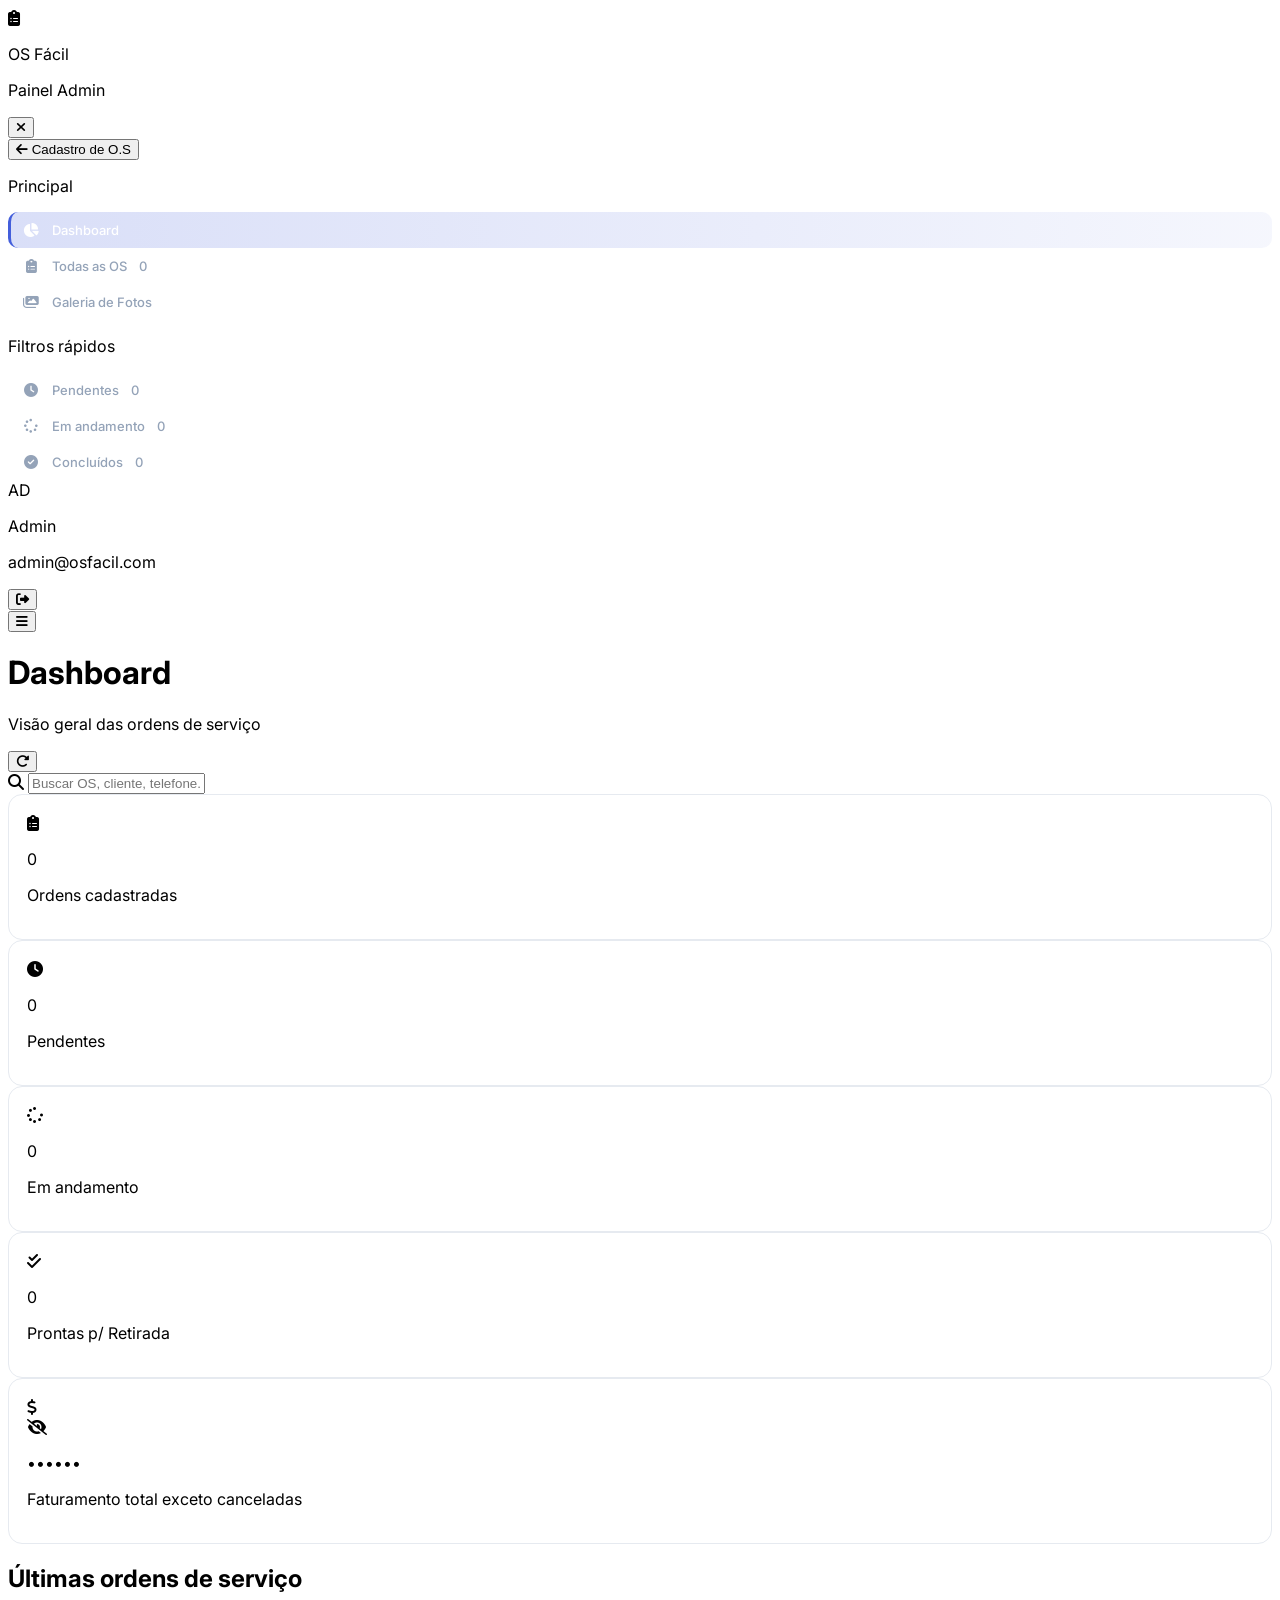
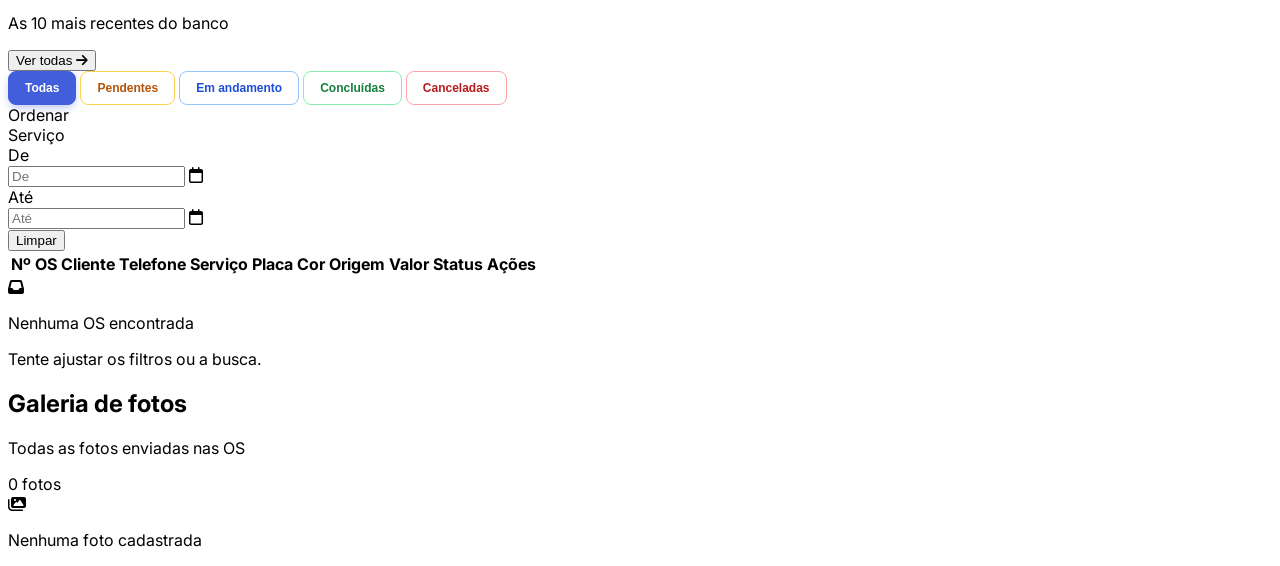
==== os_painel/index.html @ 351f6506 "v13" ====
<!doctype html>
<html lang="pt-BR">
  <head>
    <meta charset="UTF-8" />
    <meta
      name="viewport"
      content="width=device-width, initial-scale=1.0, maximum-scale=5.0"
    />
    <title>OS Fácil — Painel de Ordens de Serviço</title>

    <!-- ================= PWA ================= -->
    <link rel="manifest" href="manifest.webmanifest" />
    <meta name="theme-color" content="#0f172a" />
    <meta name="application-name" content="OS Fácil" />
    <meta name="apple-mobile-web-app-capable" content="yes" />
    <meta
      name="apple-mobile-web-app-status-bar-style"
      content="black-translucent"
    />
    <meta name="apple-mobile-web-app-title" content="OS Fácil" />
    <link
      rel="icon"
      type="image/png"
      sizes="192x192"
      href="assets/icon-192.png"
    />
    <link
      rel="icon"
      type="image/png"
      sizes="512x512"
      href="assets/icon-512.png"
    />
    <link rel="apple-touch-icon" href="assets/icon-192.png" />
    <!-- ======================================= -->
    <script src="https://cdn.tailwindcss.com"></script>
    <link
      rel="stylesheet"
      href="https://cdnjs.cloudflare.com/ajax/libs/font-awesome/6.5.2/css/all.min.css"
    />
    <link
      href="https://fonts.googleapis.com/css2?family=Inter:wght@400;500;600;700;800&display=swap"
      rel="stylesheet"
    />
    <link rel="stylesheet" href="css/style.css" />
    <link
      rel="stylesheet"
      href="https://cdn.jsdelivr.net/npm/flatpickr/dist/flatpickr.min.css"
    />
    <script src="https://cdn.jsdelivr.net/npm/flatpickr"></script>
    <script src="https://cdn.jsdelivr.net/npm/flatpickr/dist/l10n/pt.js"></script>
    <style>
      body.is-electron .esconder-no-electron {
        display: none !important;
      }
      body.is-desktop .esconder-no-pc {
        display: none !important;
      }
    </style>
  </head>
  <body class="bg-slate-100 h-screen overflow-hidden flex">
    <!-- ============ OVERLAY (mobile) ============ -->
    <div
      id="sidebarOverlay"
      class="fixed inset-0 bg-slate-900/50 backdrop-blur-sm z-30 hidden lg:hidden"
      onclick="fecharSidebar()"
    ></div>

    <!-- ================= SIDEBAR ================= -->
    <aside
      id="sidebar"
      class="fixed lg:static inset-y-0 left-0 z-40 w-64 bg-slate-900 text-white flex flex-col flex-shrink-0 border-r border-slate-800 transform -translate-x-full lg:translate-x-0 transition-transform duration-300 ease-out"
    >
      <div class="px-5 py-5 border-b border-slate-800 flex items-center gap-3">
        <div
          class="w-10 h-10 rounded-xl bg-gradient-to-br from-indigo-500 to-indigo-700 flex items-center justify-center shadow-lg shadow-indigo-900/40 flex-shrink-0"
        >
          <i class="fa-solid fa-clipboard-list text-lg"></i>
        </div>
        <div class="min-w-0">
          <p class="font-extrabold text-base leading-none">OS Fácil</p>
          <p class="text-[10px] text-slate-400 mt-1 tracking-wider uppercase">
            Painel Admin
          </p>
        </div>
        <button
          onclick="fecharSidebar()"
          class="lg:hidden ml-auto w-8 h-8 rounded-lg hover:bg-white/10 flex items-center justify-center text-slate-400"
        >
          <i class="fa-solid fa-xmark"></i>
        </button>
      </div>

      <div class="px-3 pt-3 esconder-no-pc">
        <button
          onclick="window.location.href = '../index.html'"
          class="esconder-no-electron w-full flex items-center gap-2 px-3 py-2 rounded-lg bg-indigo-600 hover:bg-indigo-500 text-white shadow-md text-sm font-semibold transition-colors"
        >
          <i class="fa-solid fa-arrow-left text-sm"></i>
          Cadastro de O.S
        </button>
      </div>

      <nav class="flex-1 px-3 py-4 space-y-1 overflow-y-auto">
        <p
          class="text-[10px] text-slate-500 font-bold uppercase px-3 mb-2 tracking-wider"
        >
          Principal
        </p>
        <a class="sidebar-link active" data-view="dashboard">
          <i class="fa-solid fa-chart-pie"></i>Dashboard
        </a>
        <a class="sidebar-link" data-view="os">
          <i class="fa-solid fa-clipboard-list"></i>Todas as OS
          <span
            id="badgeTotal"
            class="ml-auto bg-indigo-600 text-white text-[10px] font-bold px-2 py-0.5 rounded-full"
            >0</span
          >
        </a>
        <a class="sidebar-link" data-view="fotos">
          <i class="fa-solid fa-images"></i>Galeria de Fotos
        </a>

        <p
          class="text-[10px] text-slate-500 font-bold uppercase px-3 mt-5 mb-2 tracking-wider"
        >
          Filtros rápidos
        </p>
        <a class="sidebar-link" data-filter="Pendente">
          <i class="fa-solid fa-clock text-amber-400"></i>Pendentes
          <span
            id="badgePendente"
            class="ml-auto text-[10px] font-bold px-2 py-0.5 rounded-full bg-amber-500/20 text-amber-300"
            >0</span
          >
        </a>
        <a class="sidebar-link" data-filter="Em andamento">
          <i class="fa-solid fa-spinner text-blue-400"></i>Em andamento
          <span
            id="badgeAndamento"
            class="ml-auto text-[10px] font-bold px-2 py-0.5 rounded-full bg-blue-500/20 text-blue-300"
            >0</span
          >
        </a>
        <a class="sidebar-link" data-filter="Concluído">
          <i class="fa-solid fa-circle-check text-green-400"></i>Concluídos
          <span
            id="badgeConcluido"
            class="ml-auto text-[10px] font-bold px-2 py-0.5 rounded-full bg-green-500/20 text-green-300"
            >0</span
          >
        </a>
      </nav>

      <div class="px-4 py-4 border-t border-slate-800 flex items-center gap-3">
        <div
          class="w-9 h-9 rounded-full bg-gradient-to-br from-sky-400 to-indigo-500 flex items-center justify-center text-white font-bold text-sm flex-shrink-0"
        >
          AD
        </div>
        <div class="min-w-0">
          <p class="text-sm font-semibold truncate">Admin</p>
          <p class="text-[10px] text-slate-400 truncate">admin@osfacil.com</p>
        </div>
        <button
          class="ml-auto text-slate-400 hover:text-white transition flex-shrink-0"
        >
          <i class="fa-solid fa-right-from-bracket text-sm"></i>
        </button>
      </div>
    </aside>

    <!-- ================= MAIN ================= -->
    <div class="flex-1 flex flex-col overflow-hidden min-w-0">
      <header class="bg-white border-b border-slate-200 flex-shrink-0">
        <div
          class="px-3 md:px-6 py-3 flex items-center gap-2 md:gap-3 flex-wrap"
        >
          <button
            id="mobileMenuBtn"
            onclick="abrirSidebar()"
            class="lg:hidden w-9 h-9 rounded-lg border border-slate-200 flex items-center justify-center text-slate-600 hover:bg-slate-50 flex-shrink-0"
          >
            <i class="fa-solid fa-bars text-sm"></i>
          </button>

          <div class="min-w-0">
            <h1
              id="pageTitle"
              class="text-base md:text-lg font-bold text-slate-800 truncate"
            >
              Dashboard
            </h1>
            <p
              id="pageSubtitle"
              class="text-[10px] md:text-xs text-slate-500 truncate hidden sm:block"
            >
              Visão geral das ordens de serviço
            </p>
          </div>

          <button
            id="btnAtualizar"
            aria-label="Atualizar dados"
            onclick="carregarDados()"
            class="md:ml-0 ml-auto md:order-last w-9 h-9 rounded-lg border border-slate-200 flex items-center justify-center text-slate-500 hover:bg-slate-50 flex-shrink-0"
            title="Atualizar dados"
          >
            <i class="fa-solid fa-rotate-right text-sm"></i>
          </button>

          <div
            class="relative order-last w-full md:order-none md:w-64 lg:w-72 md:ml-auto"
          >
            <i
              class="fa-solid fa-magnifying-glass absolute left-3 top-1/2 -translate-y-1/2 text-slate-400 text-xs"
            ></i>
            <input
              id="searchInput"
              type="text"
              placeholder="Buscar OS, cliente, telefone..."
              class="search-input w-full pl-9 pr-3 py-2 border border-slate-200 rounded-lg text-sm text-slate-700 placeholder:text-slate-400 transition"
            />
          </div>
        </div>
      </header>

      <main class="flex-1 overflow-y-auto p-3 sm:p-4 lg:p-6">
        <!-- ============ DASHBOARD VIEW ============ -->
        <div id="viewDashboard" class="space-y-4 lg:space-y-6">
          <div
            class="grid grid-cols-2 md:grid-cols-3 lg:grid-cols-5 gap-3 lg:gap-4"
          >
            <div
              class="stat-card cursor-pointer transition-transform hover:-translate-y-1"
              onclick="filtrarPorCard('all')"
            >
              <div class="flex items-start justify-between mb-2 lg:mb-3">
                <div
                  class="w-9 h-9 lg:w-10 lg:h-10 rounded-xl bg-indigo-50 flex items-center justify-center"
                >
                  <i
                    class="fa-solid fa-clipboard-list text-indigo-600 text-sm lg:text-base"
                  ></i>
                </div>
              </div>
              <p
                class="text-xl lg:text-2xl font-extrabold text-slate-800"
                id="statTotal"
              >
                0
              </p>
              <p
                class="text-[10px] lg:text-xs text-slate-500 mt-1 leading-tight"
              >
                Ordens cadastradas
              </p>
            </div>

            <div
              class="stat-card cursor-pointer transition-transform hover:-translate-y-1"
              onclick="filtrarPorCard('Pendente')"
            >
              <div class="flex items-start justify-between mb-2 lg:mb-3">
                <div
                  class="w-9 h-9 lg:w-10 lg:h-10 rounded-xl bg-amber-50 flex items-center justify-center"
                >
                  <i
                    class="fa-solid fa-clock text-amber-600 text-sm lg:text-base"
                  ></i>
                </div>
              </div>
              <p
                class="text-xl lg:text-2xl font-extrabold text-slate-800"
                id="statPendente"
              >
                0
              </p>
              <p
                class="text-[10px] lg:text-xs text-slate-500 mt-1 leading-tight"
              >
                Pendentes
              </p>
            </div>

            <div
              class="stat-card cursor-pointer transition-transform hover:-translate-y-1"
              onclick="filtrarPorCard('Em andamento')"
            >
              <div class="flex items-start justify-between mb-2 lg:mb-3">
                <div
                  class="w-9 h-9 lg:w-10 lg:h-10 rounded-xl bg-blue-50 flex items-center justify-center"
                >
                  <i
                    class="fa-solid fa-spinner text-blue-600 text-sm lg:text-base"
                  ></i>
                </div>
              </div>
              <p
                class="text-xl lg:text-2xl font-extrabold text-slate-800"
                id="statAndamento"
              >
                0
              </p>
              <p
                class="text-[10px] lg:text-xs text-slate-500 mt-1 leading-tight"
              >
                Em andamento
              </p>
            </div>

            <div
              class="stat-card cursor-pointer transition-transform hover:-translate-y-1"
              onclick="filtrarPorCard('prontas')"
            >
              <div class="flex items-start justify-between mb-2 lg:mb-3">
                <div
                  class="w-9 h-9 lg:w-10 lg:h-10 rounded-xl bg-green-50 flex items-center justify-center"
                >
                  <i
                    class="fa-solid fa-check-double text-green-600 text-sm lg:text-base"
                  ></i>
                </div>
              </div>
              <p
                class="text-xl lg:text-2xl font-extrabold text-green-600"
                id="statProntas"
              >
                0
              </p>
              <p
                class="text-[10px] lg:text-xs text-slate-500 mt-1 leading-tight"
              >
                Prontas p/ Retirada
              </p>
            </div>

            <div
              id="cardFaturamento"
              class="stat-card cursor-pointer relative overflow-hidden group hover:-translate-y-1"
              role="button"
              tabindex="0"
              aria-label="Faturamento oculto. Digite a senha para ver"
              onclick="alternarFaturamento()"
            >
              <div class="flex items-start justify-between mb-2 lg:mb-3">
                <div
                  class="w-9 h-9 lg:w-10 lg:h-10 rounded-xl bg-emerald-50 flex items-center justify-center"
                >
                  <i
                    class="fa-solid fa-dollar-sign text-emerald-600 text-sm lg:text-base"
                  ></i>
                </div>
                <span
                  class="text-slate-400 group-hover:text-slate-600 transition-colors"
                >
                  <i
                    id="iconeCadeado"
                    class="fa-solid fa-eye-slash text-xs"
                  ></i>
                </span>
              </div>
              <p
                class="text-sm lg:text-xl font-extrabold text-slate-800 whitespace-nowrap overflow-hidden text-ellipsis"
                id="statFaturamento"
              >
                ••••••
              </p>
              <p
                class="text-[10px] lg:text-xs text-slate-500 mt-1 leading-tight"
              >
                Faturamento total
                <span class="block text-[9px] lg:text-[10px] text-slate-400"
                  >exceto canceladas</span
                >
              </p>
            </div>
          </div>

          <div
            class="bg-white border border-slate-200 rounded-2xl overflow-hidden"
          >
            <div
              class="px-4 lg:px-6 py-4 border-b border-slate-200 flex items-center justify-between bg-slate-50/50 gap-3"
            >
              <div class="min-w-0">
                <h2 class="font-bold text-slate-800 text-sm lg:text-base">
                  Últimas ordens de serviço
                </h2>
                <p class="text-[10px] lg:text-xs text-slate-500 mt-0.5">
                  As 10 mais recentes do banco
                </p>
              </div>
              <button
                class="text-xs font-bold text-indigo-600 hover:text-indigo-800 flex items-center gap-1 flex-shrink-0"
                onclick="mudarView('os')"
              >
                Ver todas <i class="fa-solid fa-arrow-right text-[10px]"></i>
              </button>
            </div>
            <div id="recentList" class="flex flex-col"></div>
          </div>
        </div>

        <!-- ============ OS VIEW ============ -->
        <div id="viewOS" class="hidden space-y-4">
          <!-- CARD DE FILTROS -->
          <div
            class="bg-white border border-slate-200 rounded-2xl p-4 shadow-sm flex flex-col gap-3"
          >
            <!-- Linha 1: Botões de Status -->
            <div class="flex gap-2 overflow-x-auto pb-1 lg:pb-0">
              <button class="filter-btn active flex-shrink-0" data-status="all">
                Todas
              </button>
              <button class="filter-btn flex-shrink-0" data-status="Pendente">
                Pendentes
              </button>
              <button
                class="filter-btn flex-shrink-0"
                data-status="Em andamento"
              >
                Em andamento
              </button>
              <button class="filter-btn flex-shrink-0" data-status="Concluído">
                Concluídas
              </button>
              <button class="filter-btn flex-shrink-0" data-status="Cancelado">
                Canceladas
              </button>
            </div>

            <!-- Linha 2: Ordenação, Serviço e Datas -->
            <div
              class="flex flex-wrap items-center gap-3 pt-3 border-t border-slate-100"
            >
              <div class="flex items-center gap-2">
                <label
                  class="text-[10px] font-bold text-slate-500 uppercase hidden sm:block"
                  >Ordenar</label
                >
                <div id="sortSelect" class="w-[130px]"></div>
              </div>

              <div class="flex items-center gap-2">
                <label
                  class="text-[10px] font-bold text-slate-500 uppercase hidden sm:block"
                  >Serviço</label
                >
                <div id="filtroServico" class="w-[160px]"></div>
              </div>

              <div class="flex items-center gap-2">
                <label
                  class="text-[10px] font-bold text-slate-500 uppercase hidden sm:block"
                  >De</label
                >
                <div class="relative flex items-center">
                  <input
                    type="text"
                    id="dataInicial"
                    placeholder="De"
                    class="h-[34px] pl-2 pr-8 border border-slate-200 rounded-lg text-xs w-28"
                  />
                  <i
                    class="fa-regular fa-calendar absolute right-2 text-slate-400 pointer-events-none"
                  ></i>
                </div>

                <label
                  class="text-[10px] font-bold text-slate-500 uppercase hidden sm:block"
                  >Até</label
                >
                <div class="relative flex items-center">
                  <input
                    type="text"
                    id="dataFinal"
                    placeholder="Até"
                    class="h-[34px] pl-2 pr-8 border border-slate-200 rounded-lg text-xs w-28"
                  />
                  <i
                    class="fa-regular fa-calendar absolute right-2 text-slate-400 pointer-events-none"
                  ></i>
                </div>

                <button
                  type="button"
                  id="btnLimparDatas"
                  class="h-[34px] px-3 ml-2 border border-slate-200 rounded-lg text-xs font-semibold text-slate-600 hover:bg-slate-50 transition"
                >
                  Limpar
                </button>
              </div>
            </div>
          </div>

          <!-- Tabela (desktop) -->
          <div
            id="desktopOSWrapper"
            class="hidden lg:block bg-white border border-slate-200 rounded-2xl overflow-x-auto"
          >
            <table class="w-full min-w-[1100px]">
              <thead class="bg-slate-50 border-b border-slate-200">
                <tr>
                  <th
                    class="text-left text-[10px] font-bold text-slate-500 uppercase tracking-wider px-3 py-3 whitespace-nowrap"
                  >
                    Nº OS
                  </th>
                  <th
                    class="text-left text-[10px] font-bold text-slate-500 uppercase tracking-wider px-3 py-3 whitespace-nowrap"
                  >
                    Cliente
                  </th>
                  <th
                    class="text-left text-[10px] font-bold text-slate-500 uppercase tracking-wider px-3 py-3 whitespace-nowrap"
                  >
                    Telefone
                  </th>
                  <th
                    class="text-left text-[10px] font-bold text-slate-500 uppercase tracking-wider px-3 py-3"
                  >
                    Serviço
                  </th>
                  <th
                    class="text-left text-[10px] font-bold text-slate-500 uppercase tracking-wider px-3 py-3 whitespace-nowrap"
                  >
                    Placa
                  </th>
                  <th
                    class="text-left text-[10px] font-bold text-slate-500 uppercase tracking-wider px-3 py-3 whitespace-nowrap"
                  >
                    Cor
                  </th>
                  <th
                    class="text-left text-[10px] font-bold text-slate-500 uppercase tracking-wider px-3 py-3 whitespace-nowrap"
                  >
                    Origem
                  </th>
                  <th
                    class="text-right text-[10px] font-bold text-slate-500 uppercase tracking-wider px-3 py-3 whitespace-nowrap"
                  >
                    Valor
                  </th>
                  <th
                    class="text-center text-[10px] font-bold text-slate-500 uppercase tracking-wider px-3 py-3 whitespace-nowrap"
                  >
                    Status
                  </th>
                  <th
                    class="text-right text-[10px] font-bold text-slate-500 uppercase tracking-wider px-3 py-3 whitespace-nowrap"
                  >
                    Ações
                  </th>
                </tr>
              </thead>
              <tbody id="tableBody" class="divide-y divide-slate-100"></tbody>
            </table>
            <div id="carregarMaisDesktop"></div>
          </div>

          <!-- Cards (mobile / tablet) -->
          <div id="mobileOSWrapper" class="lg:hidden space-y-3">
            <div id="mobileList" class="space-y-3"></div>
            <div id="carregarMaisMobile"></div>
          </div>

          <!-- Estado vazio (compartilhado) -->
          <div
            id="emptyState"
            class="hidden bg-white border border-slate-200 rounded-2xl px-5 py-16 text-center"
          >
            <div
              class="w-16 h-16 rounded-full bg-slate-100 flex items-center justify-center mx-auto mb-3"
            >
              <i class="fa-solid fa-inbox text-2xl text-slate-400"></i>
            </div>
            <p class="text-sm font-semibold text-slate-700">
              Nenhuma OS encontrada
            </p>
            <p class="text-xs text-slate-500 mt-1">
              Tente ajustar os filtros ou a busca.
            </p>
          </div>
        </div>

        <!-- ============ FOTOS VIEW ============ -->
        <div id="viewFotos" class="hidden">
          <div
            class="bg-white border border-slate-200 rounded-2xl p-3 sm:p-4 lg:p-6"
          >
            <div class="flex items-center justify-between mb-4 lg:mb-5 gap-3">
              <div class="min-w-0">
                <h2 class="font-bold text-slate-800 text-sm lg:text-base">
                  Galeria de fotos
                </h2>
                <p class="text-[10px] lg:text-xs text-slate-500 mt-0.5">
                  Todas as fotos enviadas nas OS
                </p>
              </div>
              <span
                id="fotosCount"
                class="text-[10px] lg:text-xs font-bold text-indigo-700 bg-indigo-50 px-3 py-1.5 rounded-full whitespace-nowrap"
                >0 fotos</span
              >
            </div>
            <div
              id="galeriaGrid"
              class="grid grid-cols-2 sm:grid-cols-3 md:grid-cols-4 lg:grid-cols-6 gap-2 lg:gap-3"
            ></div>
            <div id="galeriaEmpty" class="hidden py-16 text-center">
              <div
                class="w-16 h-16 rounded-full bg-slate-100 flex items-center justify-center mx-auto mb-3"
              >
                <i class="fa-solid fa-images text-2xl text-slate-400"></i>
              </div>
              <p class="text-sm font-semibold text-slate-700">
                Nenhuma foto cadastrada
              </p>
            </div>
          </div>
        </div>
      </main>
    </div>

    <!-- ================= MODAL ================= -->
    <div id="modalDetalhes" class="modal-overlay">
      <div
        class="modal-content"
        role="dialog"
        aria-modal="true"
        aria-labelledby="modalTitle"
      >
        <div
          class="sticky top-0 bg-white border-b border-slate-200 px-4 sm:px-6 py-3 sm:py-4 flex items-center justify-between rounded-t-[18px] z-10"
        >
          <div class="min-w-0">
            <h2
              class="font-bold text-slate-800 text-sm sm:text-base"
              id="modalTitle"
            >
              Editar OS
            </h2>
            <p
              class="text-[10px] sm:text-xs text-slate-500 mt-0.5 truncate"
              id="modalSubtitle"
            ></p>
          </div>
          <button
            aria-label="Fechar"
            onclick="fecharModal()"
            class="w-9 h-9 rounded-lg hover:bg-slate-100 flex items-center justify-center text-slate-500 transition flex-shrink-0"
          >
            <i class="fa-solid fa-xmark"></i>
          </button>
        </div>
        <div id="modalBody" class="p-3 sm:p-6 space-y-4 sm:space-y-5"></div>
      </div>
    </div>

    <!-- ================= LIGHTBOX ================= -->
    <div id="lightbox" class="lightbox" onclick="fecharLightbox(event)">
      <button
        class="lightbox-close"
        aria-label="Fechar foto"
        onclick="fecharLightbox(event)"
      >
        <i class="fa-solid fa-xmark"></i>
      </button>
      <button
        id="lightboxPrev"
        aria-label="Foto anterior"
        class="lightbox-nav prev hidden"
        onclick="
          event.stopPropagation();
          navegarLightbox(-1);
        "
      >
        <i class="fa-solid fa-chevron-left"></i>
      </button>
      <img
        id="lightboxImg"
        src=""
        alt="Visualização da foto"
        onclick="event.stopPropagation()"
      />
      <button
        id="lightboxNext"
        aria-label="Próxima foto"
        class="lightbox-nav next hidden"
        onclick="
          event.stopPropagation();
          navegarLightbox(1);
        "
      >
        <i class="fa-solid fa-chevron-right"></i>
      </button>
      <div id="lightboxCounter" class="lightbox-counter hidden">1 / 1</div>
    </div>

    <div id="toast" class="toast" role="status" aria-live="polite"></div>

    <!-- BIBLIOTECAS CDN -->
    <script src="https://cdn.jsdelivr.net/npm/@supabase/supabase-js@2"></script>
    <script src="https://cdnjs.cloudflare.com/ajax/libs/html2canvas/1.4.1/html2canvas.min.js"></script>
    <script src="https://cdnjs.cloudflare.com/ajax/libs/html2pdf.js/0.10.1/html2pdf.bundle.min.js"></script>
    <!-- SETUP DO PLUGIN CAMERA (Capacitor) -->
    <script>
      (function setupCamera() {
        if (
          window.Capacitor &&
          window.Capacitor.Plugins &&
          window.Capacitor.Plugins.Camera
        ) {
          window.Camera = window.Capacitor.Plugins.Camera;
        } else if (
          window.Capacitor &&
          typeof window.Capacitor.registerPlugin === "function"
        ) {
          try {
            window.Camera = window.Capacitor.registerPlugin("Camera");
          } catch (_) {}
        }
      })();
    </script>

    <!-- REGISTRO DO SERVICE WORKER (só roda no navegador) -->
    <script src="js/registrar-sw.js"></script>

    <!-- MÓDULO PRINCIPAL -->
    <script type="module" src="js/main.js"></script>
  </body>
</html>
---- os_painel/css/style.css ----
* {
  box-sizing: border-box;
}
body {
  font-family: "Inter", sans-serif;
}

input[type="text"],
textarea {
  text-transform: uppercase;
}
input[type="text"]::placeholder,
textarea::placeholder {
  text-transform: none;
}
input[type="tel"],
input[type="number"],
input[type="email"],
input[type="password"] {
  text-transform: none;
}

::-webkit-scrollbar {
  width: 8px;
  height: 8px;
}
::-webkit-scrollbar-track {
  background: transparent;
}
::-webkit-scrollbar-thumb {
  background: #cbd5e1;
  border-radius: 8px;
}
::-webkit-scrollbar-thumb:hover {
  background: #94a3b8;
}

.sidebar-link {
  display: flex;
  align-items: center;
  gap: 12px;
  padding: 10px 14px;
  border-radius: 10px;
  color: #94a3b8;
  font-size: 13px;
  font-weight: 500;
  transition: all 0.15s;
  cursor: pointer;
}
.sidebar-link:hover {
  background: rgba(255, 255, 255, 0.05);
  color: white;
}
.sidebar-link.active {
  background: linear-gradient(
    90deg,
    rgba(67, 94, 219, 0.2),
    rgba(67, 94, 219, 0.05)
  );
  color: white;
  border-left: 3px solid #435edb;
  padding-left: 11px;
}
.sidebar-link i {
  width: 18px;
  text-align: center;
  font-size: 14px;
}

.stat-card {
  background: white;
  border: 1px solid #e6eaf0;
  border-radius: 14px;
  padding: 14px;
  transition: all 0.2s;
}
@media (min-width: 1024px) {
  .stat-card {
    padding: 18px;
  }
}
.stat-card:hover {
  transform: translateY(-2px);
  box-shadow: 0 12px 24px -8px rgba(23, 32, 51, 0.12);
}

.table-row {
  transition: background 0.15s;
  cursor: pointer;
}
.table-row:hover {
  background: #f8fafc;
}

.badge {
  display: inline-flex;
  align-items: center;
  gap: 5px;
  padding: 3px 10px;
  border-radius: 20px;
  font-size: 11px;
  font-weight: 600;
  white-space: nowrap;
}
.badge-dot {
  width: 6px;
  height: 6px;
  border-radius: 50%;
}

.badge-pendente {
  background: #fef3c7;
  color: #92400e;
}
.badge-pendente .badge-dot {
  background: #f59e0b;
}
.badge-andamento {
  background: #dbeafe;
  color: #1e40af;
}
.badge-andamento .badge-dot {
  background: #3b82f6;
}
.badge-concluido {
  background: #dcfce7;
  color: #166534;
}
.badge-concluido .badge-dot {
  background: #22c55e;
}
.badge-cancelado {
  background: #fee2e2;
  color: #991b1b;
}
.badge-cancelado .badge-dot {
  background: #ef4444;
}

.search-input:focus {
  outline: none;
  border-color: #435edb;
  box-shadow: 0 0 0 3px rgba(67, 94, 219, 0.12);
}

/* ==========================================
   BOTÕES DE FILTRO COLORIDOS E DESTACADOS
   ========================================== */
.filter-btn {
  padding: 6px 16px;
  border-radius: 8px;
  font-size: 12px;
  font-weight: 700;
  transition: all 0.2s ease;
  border: 1px solid #e6eaf0;
  background: white;
  color: #465166;
  cursor: pointer;
  white-space: nowrap;
  display: inline-flex;
  align-items: center;
  justify-content: center;
  height: 34px;
}

.filter-btn:hover {
  background: #f1f5f9;
}

/* Botão "Todas" */
.filter-btn.active[data-status="all"] {
  background: #435edb;
  color: white;
  border-color: #435edb;
  box-shadow: 0 4px 10px -2px rgba(67, 94, 219, 0.4);
}

/* Botão "Pendente" (Laranja) */
.filter-btn[data-status="Pendente"] {
  color: #b45309;
  border-color: #fcd34d;
}
.filter-btn[data-status="Pendente"]:hover {
  background: #fffbeb;
}
.filter-btn[data-status="Pendente"].active {
  background: #f59e0b;
  color: white;
  border-color: #f59e0b;
  box-shadow: 0 4px 10px -2px rgba(245, 158, 11, 0.4);
}

/* Botão "Em andamento" (Azul) */
.filter-btn[data-status="Em andamento"] {
  color: #1d4ed8;
  border-color: #93c5fd;
}
.filter-btn[data-status="Em andamento"]:hover {
  background: #eff6ff;
}
.filter-btn[data-status="Em andamento"].active {
  background: #3b82f6;
  color: white;
  border-color: #3b82f6;
  box-shadow: 0 4px 10px -2px rgba(59, 130, 246, 0.4);
}

/* Botão "Concluído" (Verde) */
.filter-btn[data-status="Concluído"] {
  color: #15803d;
  border-color: #86efac;
}
.filter-btn[data-status="Concluído"]:hover {
  background: #f0fdf4;
}
.filter-btn[data-status="Concluído"].active {
  background: #22c55e;
  color: white;
  border-color: #22c55e;
  box-shadow: 0 4px 10px -2px rgba(34, 197, 94, 0.4);
}

/* Botão "Cancelado" (Vermelho) */
.filter-btn[data-status="Cancelado"] {
  color: #b91c1c;
  border-color: #fca5a5;
}
.filter-btn[data-status="Cancelado"]:hover {
  background: #fef2f2;
}
.filter-btn[data-status="Cancelado"].active {
  background: #ef4444;
  color: white;
  border-color: #ef4444;
  box-shadow: 0 4px 10px -2px rgba(239, 68, 68, 0.4);
}

.modal-overlay {
  position: fixed;
  inset: 0;
  background: rgba(15, 23, 42, 0.6);
  backdrop-filter: blur(4px);
  display: flex;
  align-items: center;
  justify-content: center;
  padding: 12px;
  z-index: 50;
  opacity: 0;
  pointer-events: none;
  transition: opacity 0.2s;
}
@media (min-width: 640px) {
  .modal-overlay {
    padding: 24px;
  }
}
.modal-overlay.show {
  opacity: 1;
  pointer-events: auto;
}
.modal-content {
  background: white;
  border-radius: 18px;
  width: 100%;
  max-width: 720px;
  max-height: 95vh;
  overflow-y: auto;
  transform: scale(0.95);
  transition: transform 0.2s;
  box-shadow: 0 25px 50px -12px rgba(0, 0, 0, 0.4);
}
@media (min-width: 640px) {
  .modal-content {
    max-height: 90vh;
  }
}
.modal-overlay.show .modal-content {
  transform: scale(1);
}

.photo-thumb {
  width: 100%;
  aspect-ratio: 1;
  object-fit: cover;
  border-radius: 10px;
  border: 1px solid #e6eaf0;
  cursor: pointer;
  transition: transform 0.15s;
}
.photo-thumb:hover {
  transform: scale(1.03);
}

.toast {
  position: fixed;
  bottom: 16px;
  left: 16px;
  right: 16px;
  padding: 14px 20px;
  border-radius: 12px;
  color: white;
  font-size: 13px;
  font-weight: 600;
  box-shadow: 0 10px 30px -5px rgba(0, 0, 0, 0.3);
  z-index: 100;
  transform: translateY(100px);
  opacity: 0;
  transition: all 0.3s;
  text-align: center;
}
@media (min-width: 640px) {
  .toast {
    left: auto;
    right: 24px;
    bottom: 24px;
    text-align: left;
  }
}
.toast.show {
  transform: translateY(0);
  opacity: 1;
}
.toast-success {
  background: #16a34a;
}
.toast-error {
  background: #dc2626;
}

.lightbox {
  position: fixed;
  inset: 0;
  background: rgba(0, 0, 0, 0.92);
  display: flex;
  align-items: center;
  justify-content: center;
  z-index: 200;
  opacity: 0;
  pointer-events: none;
  transition: opacity 0.3s;
  padding: 20px;
}
.lightbox.show {
  opacity: 1;
  pointer-events: auto;
}
.lightbox img {
  max-width: 100%;
  max-height: 85vh;
  border-radius: 8px;
  box-shadow: 0 10px 40px rgba(0, 0, 0, 0.5);
  transform: scale(0.95);
  transition: transform 0.3s;
  user-select: none;
}
.lightbox.show img {
  transform: scale(1);
}

.lightbox-close {
  position: absolute;
  top: 16px;
  right: 16px;
  width: 44px;
  height: 44px;
  border-radius: 50%;
  background: rgba(255, 255, 255, 0.1);
  color: white;
  display: flex;
  align-items: center;
  justify-content: center;
  cursor: pointer;
  transition: background 0.2s;
  font-size: 20px;
  border: none;
  z-index: 210;
}
.lightbox-close:hover {
  background: rgba(255, 255, 255, 0.2);
}

.lightbox-nav {
  position: absolute;
  top: 50%;
  transform: translateY(-50%);
  width: 44px;
  height: 44px;
  border-radius: 50%;
  background: rgba(255, 255, 255, 0.1);
  color: white;
  display: flex;
  align-items: center;
  justify-content: center;
  cursor: pointer;
  transition:
    background 0.2s,
    transform 0.2s;
  font-size: 18px;
  border: none;
  z-index: 210;
}
.lightbox-nav:hover {
  background: rgba(255, 255, 255, 0.25);
  transform: translateY(-50%) scale(1.1);
}
.lightbox-nav.prev {
  left: 16px;
}
.lightbox-nav.next {
  right: 16px;
}

.lightbox-counter {
  position: absolute;
  bottom: 24px;
  left: 50%;
  transform: translateX(-50%);
  background: rgba(0, 0, 0, 0.6);
  color: white;
  padding: 6px 16px;
  border-radius: 20px;
  font-size: 12px;
  font-weight: 600;
  z-index: 210;
  border: 1px solid rgba(255, 255, 255, 0.1);
}

.edit-input {
  width: 100%;
  padding: 8px 12px;
  border: 1px solid #cbd5e1;
  border-radius: 8px;
  font-size: 14px;
  color: #172033;
  outline: none;
  transition: border-color 0.2s;
  background: white;
}
.edit-input:focus {
  border-color: #435edb;
  box-shadow: 0 0 0 2px rgba(67, 94, 219, 0.1);
}

/* ---------- HARDEN: estados de erro, valores longos, fotos indisponíveis ---------- */
.edit-input.is-invalid,
.edit-input[aria-invalid="true"] {
  border-color: #dc2626;
  box-shadow: 0 0 0 2px rgba(220, 38, 38, 0.15);
}

#statFaturamento {
  font-variant-numeric: tabular-nums;
}
#statFaturamento.valor-longo {
  font-size: 0.875rem;
  white-space: normal;
  overflow-wrap: anywhere;
}
@media (min-width: 1024px) {
  #statFaturamento.valor-longo {
    font-size: 1.05rem;
  }
}

.foto-indisponivel {
  display: inline-flex;
  align-items: center;
  justify-content: center;
  background: #f1f5f9;
  color: #94a3b8;
  border: 1px dashed #cbd5e1;
}
.foto-indisponivel.photo-thumb {
  cursor: default;
}
.foto-indisponivel.photo-thumb:hover {
  transform: none;
}

button:disabled {
  cursor: not-allowed;
}
#btnAtualizar:disabled {
  opacity: 0.6;
}

:focus-visible {
  outline: 2px solid #435edb;
  outline-offset: 2px;
}

/* ---------- REMOVER SETINHAS DOS INPUTS NUMBER ---------- */
input[type="number"]::-webkit-outer-spin-button,
input[type="number"]::-webkit-inner-spin-button {
  -webkit-appearance: none;
  margin: 0;
}
input[type="number"] {
  -moz-appearance: textfield;
  appearance: textfield;
}

/* ---------- ESTILO DO CALENDÁRIO CUSTOMIZADO (FLATPICKR) ---------- */
.flatpickr-day.selected,
.flatpickr-day.startRange,
.flatpickr-day.endRange,
.flatpickr-day.selected.inRange,
.flatpickr-day.selected:focus,
.flatpickr-day.selected:hover,
.flatpickr-day.selected.prevMonthDay,
.flatpickr-day.selected.nextMonthDay {
  background: #435edb !important;
  border-color: #435edb !important;
}
.flatpickr-calendar {
  border-radius: 12px;
  box-shadow: 0 10px 25px rgba(0, 0, 0, 0.1) !important;
  border: 1px solid #e6eaf0 !important;
  font-family: "Inter", sans-serif;
}
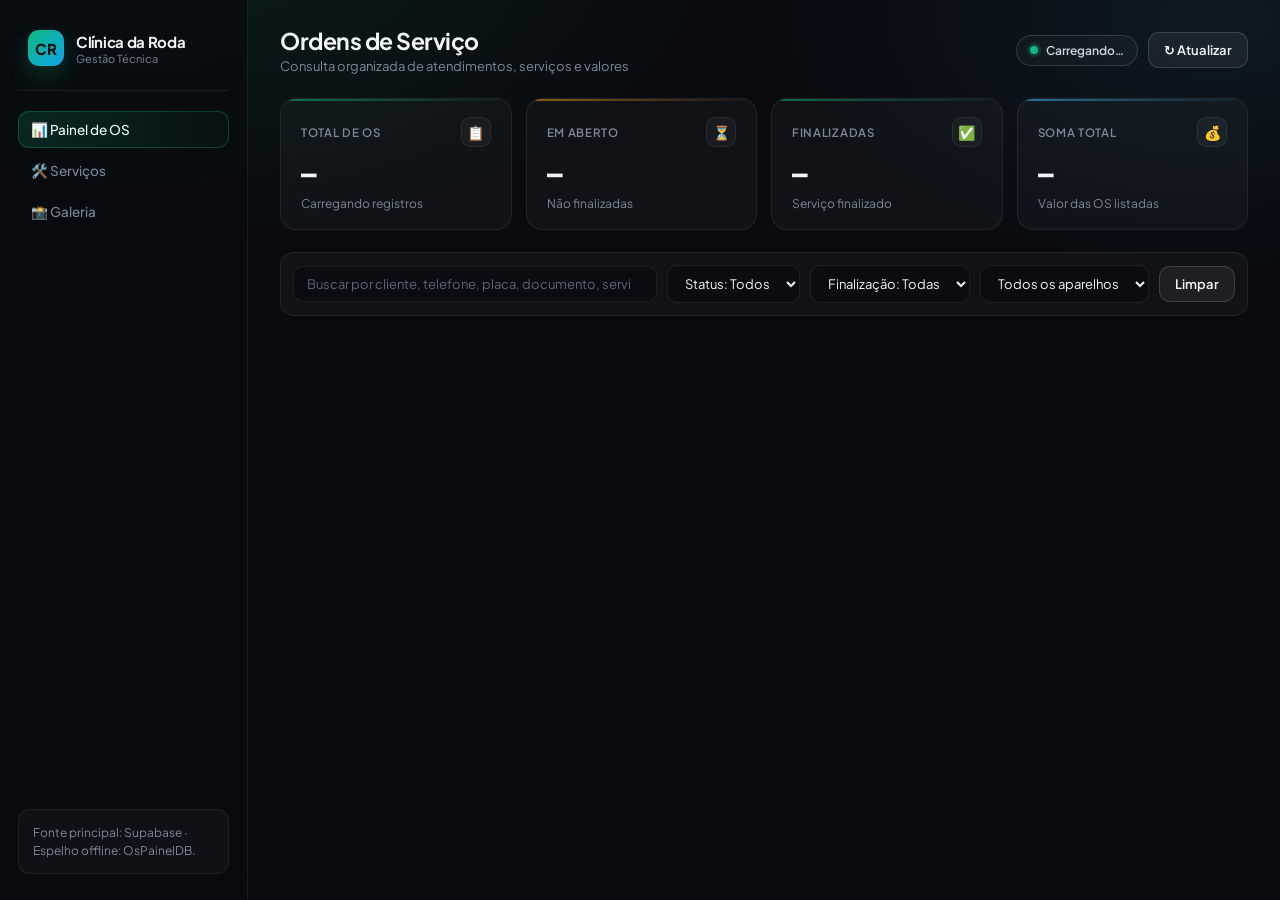
==== commit 68979545: "v23" ====
--- a/os_painel/index.html
+++ b/os_painel/index.html
@@ -1,733 +1,1022 @@
-<!doctype html>
-<html lang="pt-BR">
-  <head>
-    <meta charset="UTF-8" />
-    <meta
-      name="viewport"
-      content="width=device-width, initial-scale=1.0, maximum-scale=5.0"
-    />
-    <title>OS Fácil — Painel de Ordens de Serviço</title>
-
-    <!-- ================= PWA ================= -->
-    <link rel="manifest" href="manifest.webmanifest" />
-    <meta name="theme-color" content="#0f172a" />
-    <meta name="application-name" content="OS Fácil" />
-    <meta name="apple-mobile-web-app-capable" content="yes" />
-    <meta
-      name="apple-mobile-web-app-status-bar-style"
-      content="black-translucent"
-    />
-    <meta name="apple-mobile-web-app-title" content="OS Fácil" />
-    <link
-      rel="icon"
-      type="image/png"
-      sizes="192x192"
-      href="assets/icon-192.png"
-    />
-    <link
-      rel="icon"
-      type="image/png"
-      sizes="512x512"
-      href="assets/icon-512.png"
-    />
-    <link rel="apple-touch-icon" href="assets/icon-192.png" />
-    <!-- ======================================= -->
-    <script src="https://cdn.tailwindcss.com"></script>
-    <link
-      rel="stylesheet"
-      href="https://cdnjs.cloudflare.com/ajax/libs/font-awesome/6.5.2/css/all.min.css"
-    />
-    <link
-      href="https://fonts.googleapis.com/css2?family=Inter:wght@400;500;600;700;800&display=swap"
-      rel="stylesheet"
-    />
-    <link rel="stylesheet" href="css/style.css" />
-    <link
-      rel="stylesheet"
-      href="https://cdn.jsdelivr.net/npm/flatpickr/dist/flatpickr.min.css"
-    />
-    <script src="https://cdn.jsdelivr.net/npm/flatpickr"></script>
-    <script src="https://cdn.jsdelivr.net/npm/flatpickr/dist/l10n/pt.js"></script>
-    <style>
-      body.is-electron .esconder-no-electron {
-        display: none !important;
-      }
-      body.is-desktop .esconder-no-pc {
-        display: none !important;
-      }
-    </style>
-  </head>
-  <body class="bg-slate-100 h-screen overflow-hidden flex">
-    <!-- ============ OVERLAY (mobile) ============ -->
-    <div
-      id="sidebarOverlay"
-      class="fixed inset-0 bg-slate-900/50 backdrop-blur-sm z-30 hidden lg:hidden"
-      onclick="fecharSidebar()"
-    ></div>
-
-    <!-- ================= SIDEBAR ================= -->
-    <aside
-      id="sidebar"
-      class="fixed lg:static inset-y-0 left-0 z-40 w-64 bg-slate-900 text-white flex flex-col flex-shrink-0 border-r border-slate-800 transform -translate-x-full lg:translate-x-0 transition-transform duration-300 ease-out"
-    >
-      <div class="px-5 py-5 border-b border-slate-800 flex items-center gap-3">
-        <div
-          class="w-10 h-10 rounded-xl bg-gradient-to-br from-indigo-500 to-indigo-700 flex items-center justify-center shadow-lg shadow-indigo-900/40 flex-shrink-0"
-        >
-          <i class="fa-solid fa-clipboard-list text-lg"></i>
-        </div>
-        <div class="min-w-0">
-          <p class="font-extrabold text-base leading-none">OS Fácil</p>
-          <p class="text-[10px] text-slate-400 mt-1 tracking-wider uppercase">
-            Painel Admin
-          </p>
-        </div>
-        <button
-          onclick="fecharSidebar()"
-          class="lg:hidden ml-auto w-8 h-8 rounded-lg hover:bg-white/10 flex items-center justify-center text-slate-400"
-        >
-          <i class="fa-solid fa-xmark"></i>
-        </button>
-      </div>
-
-      <div class="px-3 pt-3 esconder-no-pc">
-        <button
-          onclick="window.location.href = '../index.html'"
-          class="esconder-no-electron w-full flex items-center gap-2 px-3 py-2 rounded-lg bg-indigo-600 hover:bg-indigo-500 text-white shadow-md text-sm font-semibold transition-colors"
-        >
-          <i class="fa-solid fa-arrow-left text-sm"></i>
-          Cadastro de O.S
-        </button>
-      </div>
-
-      <nav class="flex-1 px-3 py-4 space-y-1 overflow-y-auto">
-        <p
-          class="text-[10px] text-slate-500 font-bold uppercase px-3 mb-2 tracking-wider"
-        >
-          Principal
-        </p>
-        <a class="sidebar-link active" data-view="dashboard">
-          <i class="fa-solid fa-chart-pie"></i>Dashboard
-        </a>
-        <a class="sidebar-link" data-view="os">
-          <i class="fa-solid fa-clipboard-list"></i>Todas as OS
-          <span
-            id="badgeTotal"
-            class="ml-auto bg-indigo-600 text-white text-[10px] font-bold px-2 py-0.5 rounded-full"
-            >0</span
-          >
-        </a>
-        <a class="sidebar-link" data-view="fotos">
-          <i class="fa-solid fa-images"></i>Galeria de Fotos
-        </a>
-
-        <p
-          class="text-[10px] text-slate-500 font-bold uppercase px-3 mt-5 mb-2 tracking-wider"
-        >
-          Filtros rápidos
-        </p>
-        <a class="sidebar-link" data-filter="Pendente">
-          <i class="fa-solid fa-clock text-amber-400"></i>Pendentes
-          <span
-            id="badgePendente"
-            class="ml-auto text-[10px] font-bold px-2 py-0.5 rounded-full bg-amber-500/20 text-amber-300"
-            >0</span
-          >
-        </a>
-        <a class="sidebar-link" data-filter="Em andamento">
-          <i class="fa-solid fa-spinner text-blue-400"></i>Em andamento
-          <span
-            id="badgeAndamento"
-            class="ml-auto text-[10px] font-bold px-2 py-0.5 rounded-full bg-blue-500/20 text-blue-300"
-            >0</span
-          >
-        </a>
-        <a class="sidebar-link" data-filter="Concluído">
-          <i class="fa-solid fa-circle-check text-green-400"></i>Concluídos
-          <span
-            id="badgeConcluido"
-            class="ml-auto text-[10px] font-bold px-2 py-0.5 rounded-full bg-green-500/20 text-green-300"
-            >0</span
-          >
-        </a>
-      </nav>
-
-      <div class="px-4 py-4 border-t border-slate-800 flex items-center gap-3">
-        <div
-          class="w-9 h-9 rounded-full bg-gradient-to-br from-sky-400 to-indigo-500 flex items-center justify-center text-white font-bold text-sm flex-shrink-0"
-        >
-          AD
-        </div>
-        <div class="min-w-0">
-          <p class="text-sm font-semibold truncate">Admin</p>
-          <p class="text-[10px] text-slate-400 truncate">admin@osfacil.com</p>
-        </div>
-        <button
-          class="ml-auto text-slate-400 hover:text-white transition flex-shrink-0"
-        >
-          <i class="fa-solid fa-right-from-bracket text-sm"></i>
-        </button>
-      </div>
-    </aside>
-
-    <!-- ================= MAIN ================= -->
-    <div class="flex-1 flex flex-col overflow-hidden min-w-0">
-      <header class="bg-white border-b border-slate-200 flex-shrink-0">
-        <div
-          class="px-3 md:px-6 py-3 flex items-center gap-2 md:gap-3 flex-wrap"
-        >
-          <button
-            id="mobileMenuBtn"
-            onclick="abrirSidebar()"
-            class="lg:hidden w-9 h-9 rounded-lg border border-slate-200 flex items-center justify-center text-slate-600 hover:bg-slate-50 flex-shrink-0"
-          >
-            <i class="fa-solid fa-bars text-sm"></i>
-          </button>
-
-          <div class="min-w-0">
-            <h1
-              id="pageTitle"
-              class="text-base md:text-lg font-bold text-slate-800 truncate"
-            >
-              Dashboard
-            </h1>
-            <p
-              id="pageSubtitle"
-              class="text-[10px] md:text-xs text-slate-500 truncate hidden sm:block"
-            >
-              Visão geral das ordens de serviço
-            </p>
-          </div>
-
-          <button
-            id="btnAtualizar"
-            aria-label="Atualizar dados"
-            onclick="carregarDados()"
-            class="md:ml-0 ml-auto md:order-last w-9 h-9 rounded-lg border border-slate-200 flex items-center justify-center text-slate-500 hover:bg-slate-50 flex-shrink-0"
-            title="Atualizar dados"
-          >
-            <i class="fa-solid fa-rotate-right text-sm"></i>
-          </button>
-
-          <div
-            class="relative order-last w-full md:order-none md:w-64 lg:w-72 md:ml-auto"
-          >
-            <i
-              class="fa-solid fa-magnifying-glass absolute left-3 top-1/2 -translate-y-1/2 text-slate-400 text-xs"
-            ></i>
-            <input
-              id="searchInput"
-              type="text"
-              placeholder="Buscar OS, cliente, telefone..."
-              class="search-input w-full pl-9 pr-3 py-2 border border-slate-200 rounded-lg text-sm text-slate-700 placeholder:text-slate-400 transition"
-            />
-          </div>
-        </div>
-      </header>
-
-      <main class="flex-1 overflow-y-auto p-3 sm:p-4 lg:p-6">
-        <!-- ============ DASHBOARD VIEW ============ -->
-        <div id="viewDashboard" class="space-y-4 lg:space-y-6">
-          <div
-            class="grid grid-cols-2 md:grid-cols-3 lg:grid-cols-5 gap-3 lg:gap-4"
-          >
-            <div
-              class="stat-card cursor-pointer transition-transform hover:-translate-y-1"
-              onclick="filtrarPorCard('all')"
-            >
-              <div class="flex items-start justify-between mb-2 lg:mb-3">
-                <div
-                  class="w-9 h-9 lg:w-10 lg:h-10 rounded-xl bg-indigo-50 flex items-center justify-center"
-                >
-                  <i
-                    class="fa-solid fa-clipboard-list text-indigo-600 text-sm lg:text-base"
-                  ></i>
-                </div>
-              </div>
-              <p
-                class="text-xl lg:text-2xl font-extrabold text-slate-800"
-                id="statTotal"
-              >
-                0
-              </p>
-              <p
-                class="text-[10px] lg:text-xs text-slate-500 mt-1 leading-tight"
-              >
-                Ordens cadastradas
-              </p>
-            </div>
-
-            <div
-              class="stat-card cursor-pointer transition-transform hover:-translate-y-1"
-              onclick="filtrarPorCard('Pendente')"
-            >
-              <div class="flex items-start justify-between mb-2 lg:mb-3">
-                <div
-                  class="w-9 h-9 lg:w-10 lg:h-10 rounded-xl bg-amber-50 flex items-center justify-center"
-                >
-                  <i
-                    class="fa-solid fa-clock text-amber-600 text-sm lg:text-base"
-                  ></i>
-                </div>
-              </div>
-              <p
-                class="text-xl lg:text-2xl font-extrabold text-slate-800"
-                id="statPendente"
-              >
-                0
-              </p>
-              <p
-                class="text-[10px] lg:text-xs text-slate-500 mt-1 leading-tight"
-              >
-                Pendentes
-              </p>
-            </div>
-
-            <div
-              class="stat-card cursor-pointer transition-transform hover:-translate-y-1"
-              onclick="filtrarPorCard('Em andamento')"
-            >
-              <div class="flex items-start justify-between mb-2 lg:mb-3">
-                <div
-                  class="w-9 h-9 lg:w-10 lg:h-10 rounded-xl bg-blue-50 flex items-center justify-center"
-                >
-                  <i
-                    class="fa-solid fa-spinner text-blue-600 text-sm lg:text-base"
-                  ></i>
-                </div>
-              </div>
-              <p
-                class="text-xl lg:text-2xl font-extrabold text-slate-800"
-                id="statAndamento"
-              >
-                0
-              </p>
-              <p
-                class="text-[10px] lg:text-xs text-slate-500 mt-1 leading-tight"
-              >
-                Em andamento
-              </p>
-            </div>
-
-            <div
-              class="stat-card cursor-pointer transition-transform hover:-translate-y-1"
-              onclick="filtrarPorCard('prontas')"
-            >
-              <div class="flex items-start justify-between mb-2 lg:mb-3">
-                <div
-                  class="w-9 h-9 lg:w-10 lg:h-10 rounded-xl bg-green-50 flex items-center justify-center"
-                >
-                  <i
-                    class="fa-solid fa-check-double text-green-600 text-sm lg:text-base"
-                  ></i>
-                </div>
-              </div>
-              <p
-                class="text-xl lg:text-2xl font-extrabold text-green-600"
-                id="statProntas"
-              >
-                0
-              </p>
-              <p
-                class="text-[10px] lg:text-xs text-slate-500 mt-1 leading-tight"
-              >
-                Prontas p/ Retirada
-              </p>
-            </div>
-
-            <div
-              id="cardFaturamento"
-              class="stat-card cursor-pointer relative overflow-hidden group hover:-translate-y-1"
-              role="button"
-              tabindex="0"
-              aria-label="Faturamento oculto. Digite a senha para ver"
-              onclick="alternarFaturamento()"
-            >
-              <div class="flex items-start justify-between mb-2 lg:mb-3">
-                <div
-                  class="w-9 h-9 lg:w-10 lg:h-10 rounded-xl bg-emerald-50 flex items-center justify-center"
-                >
-                  <i
-                    class="fa-solid fa-dollar-sign text-emerald-600 text-sm lg:text-base"
-                  ></i>
-                </div>
-                <span
-                  class="text-slate-400 group-hover:text-slate-600 transition-colors"
-                >
-                  <i
-                    id="iconeCadeado"
-                    class="fa-solid fa-eye-slash text-xs"
-                  ></i>
-                </span>
-              </div>
-              <p
-                class="text-sm lg:text-xl font-extrabold text-slate-800 whitespace-nowrap overflow-hidden text-ellipsis"
-                id="statFaturamento"
-              >
-                ••••••
-              </p>
-              <p
-                class="text-[10px] lg:text-xs text-slate-500 mt-1 leading-tight"
-              >
-                Faturamento total
-                <span class="block text-[9px] lg:text-[10px] text-slate-400"
-                  >exceto canceladas</span
-                >
-              </p>
-            </div>
-          </div>
-
-          <div
-            class="bg-white border border-slate-200 rounded-2xl overflow-hidden"
-          >
-            <div
-              class="px-4 lg:px-6 py-4 border-b border-slate-200 flex items-center justify-between bg-slate-50/50 gap-3"
-            >
-              <div class="min-w-0">
-                <h2 class="font-bold text-slate-800 text-sm lg:text-base">
-                  Últimas ordens de serviço
-                </h2>
-                <p class="text-[10px] lg:text-xs text-slate-500 mt-0.5">
-                  As 10 mais recentes do banco
-                </p>
-              </div>
-              <button
-                class="text-xs font-bold text-indigo-600 hover:text-indigo-800 flex items-center gap-1 flex-shrink-0"
-                onclick="mudarView('os')"
-              >
-                Ver todas <i class="fa-solid fa-arrow-right text-[10px]"></i>
-              </button>
-            </div>
-            <div id="recentList" class="flex flex-col"></div>
-          </div>
-        </div>
-
-        <!-- ============ OS VIEW ============ -->
-        <div id="viewOS" class="hidden space-y-4">
-          <!-- CARD DE FILTROS -->
-          <div
-            class="bg-white border border-slate-200 rounded-2xl p-4 shadow-sm flex flex-col gap-3"
-          >
-            <!-- Linha 1: Botões de Status -->
-            <div class="flex gap-2 overflow-x-auto pb-1 lg:pb-0">
-              <button class="filter-btn active flex-shrink-0" data-status="all">
-                Todas
-              </button>
-              <button class="filter-btn flex-shrink-0" data-status="Pendente">
-                Pendentes
-              </button>
-              <button
-                class="filter-btn flex-shrink-0"
-                data-status="Em andamento"
-              >
-                Em andamento
-              </button>
-              <button class="filter-btn flex-shrink-0" data-status="Concluído">
-                Concluídas
-              </button>
-              <button class="filter-btn flex-shrink-0" data-status="Cancelado">
-                Canceladas
-              </button>
-            </div>
-
-            <!-- Linha 2: Ordenação, Serviço e Datas -->
-            <div
-              class="flex flex-wrap items-center gap-3 pt-3 border-t border-slate-100"
-            >
-              <div class="flex items-center gap-2">
-                <label
-                  class="text-[10px] font-bold text-slate-500 uppercase hidden sm:block"
-                  >Ordenar</label
-                >
-                <div id="sortSelect" class="w-[130px]"></div>
-              </div>
-
-              <div class="flex items-center gap-2">
-                <label
-                  class="text-[10px] font-bold text-slate-500 uppercase hidden sm:block"
-                  >Serviço</label
-                >
-                <div id="filtroServico" class="w-[160px]"></div>
-              </div>
-
-              <div class="flex items-center gap-2">
-                <label
-                  class="text-[10px] font-bold text-slate-500 uppercase hidden sm:block"
-                  >De</label
-                >
-                <div class="relative flex items-center">
-                  <input
-                    type="text"
-                    id="dataInicial"
-                    placeholder="De"
-                    class="h-[34px] pl-2 pr-8 border border-slate-200 rounded-lg text-xs w-28"
-                  />
-                  <i
-                    class="fa-regular fa-calendar absolute right-2 text-slate-400 pointer-events-none"
-                  ></i>
-                </div>
-
-                <label
-                  class="text-[10px] font-bold text-slate-500 uppercase hidden sm:block"
-                  >Até</label
-                >
-                <div class="relative flex items-center">
-                  <input
-                    type="text"
-                    id="dataFinal"
-                    placeholder="Até"
-                    class="h-[34px] pl-2 pr-8 border border-slate-200 rounded-lg text-xs w-28"
-                  />
-                  <i
-                    class="fa-regular fa-calendar absolute right-2 text-slate-400 pointer-events-none"
-                  ></i>
-                </div>
-
-                <button
-                  type="button"
-                  id="btnLimparDatas"
-                  class="h-[34px] px-3 ml-2 border border-slate-200 rounded-lg text-xs font-semibold text-slate-600 hover:bg-slate-50 transition"
-                >
-                  Limpar
-                </button>
-              </div>
-            </div>
-          </div>
-
-          <!-- Tabela (desktop) -->
-          <div
-            id="desktopOSWrapper"
-            class="hidden lg:block bg-white border border-slate-200 rounded-2xl overflow-x-auto"
-          >
-            <table class="w-full min-w-[1100px]">
-              <thead class="bg-slate-50 border-b border-slate-200">
-                <tr>
-                  <th
-                    class="text-left text-[10px] font-bold text-slate-500 uppercase tracking-wider px-3 py-3 whitespace-nowrap"
-                  >
-                    Nº OS
-                  </th>
-                  <th
-                    class="text-left text-[10px] font-bold text-slate-500 uppercase tracking-wider px-3 py-3 whitespace-nowrap"
-                  >
-                    Cliente
-                  </th>
-                  <th
-                    class="text-left text-[10px] font-bold text-slate-500 uppercase tracking-wider px-3 py-3 whitespace-nowrap"
-                  >
-                    Telefone
-                  </th>
-                  <th
-                    class="text-left text-[10px] font-bold text-slate-500 uppercase tracking-wider px-3 py-3"
-                  >
-                    Serviço
-                  </th>
-                  <th
-                    class="text-left text-[10px] font-bold text-slate-500 uppercase tracking-wider px-3 py-3 whitespace-nowrap"
-                  >
-                    Placa
-                  </th>
-                  <th
-                    class="text-left text-[10px] font-bold text-slate-500 uppercase tracking-wider px-3 py-3 whitespace-nowrap"
-                  >
-                    Cor
-                  </th>
-                  <th
-                    class="text-left text-[10px] font-bold text-slate-500 uppercase tracking-wider px-3 py-3 whitespace-nowrap"
-                  >
-                    Origem
-                  </th>
-                  <th
-                    class="text-right text-[10px] font-bold text-slate-500 uppercase tracking-wider px-3 py-3 whitespace-nowrap"
-                  >
-                    Valor
-                  </th>
-                  <th
-                    class="text-center text-[10px] font-bold text-slate-500 uppercase tracking-wider px-3 py-3 whitespace-nowrap"
-                  >
-                    Status
-                  </th>
-                  <th
-                    class="text-right text-[10px] font-bold text-slate-500 uppercase tracking-wider px-3 py-3 whitespace-nowrap"
-                  >
-                    Ações
-                  </th>
-                </tr>
-              </thead>
-              <tbody id="tableBody" class="divide-y divide-slate-100"></tbody>
-            </table>
-            <div id="carregarMaisDesktop"></div>
-          </div>
-
-          <!-- Cards (mobile / tablet) -->
-          <div id="mobileOSWrapper" class="lg:hidden space-y-3">
-            <div id="mobileList" class="space-y-3"></div>
-            <div id="carregarMaisMobile"></div>
-          </div>
-
-          <!-- Estado vazio (compartilhado) -->
-          <div
-            id="emptyState"
-            class="hidden bg-white border border-slate-200 rounded-2xl px-5 py-16 text-center"
-          >
-            <div
-              class="w-16 h-16 rounded-full bg-slate-100 flex items-center justify-center mx-auto mb-3"
-            >
-              <i class="fa-solid fa-inbox text-2xl text-slate-400"></i>
-            </div>
-            <p class="text-sm font-semibold text-slate-700">
-              Nenhuma OS encontrada
-            </p>
-            <p class="text-xs text-slate-500 mt-1">
-              Tente ajustar os filtros ou a busca.
-            </p>
-          </div>
-        </div>
-
-        <!-- ============ FOTOS VIEW ============ -->
-        <div id="viewFotos" class="hidden">
-          <div
-            class="bg-white border border-slate-200 rounded-2xl p-3 sm:p-4 lg:p-6"
-          >
-            <div class="flex items-center justify-between mb-4 lg:mb-5 gap-3">
-              <div class="min-w-0">
-                <h2 class="font-bold text-slate-800 text-sm lg:text-base">
-                  Galeria de fotos
-                </h2>
-                <p class="text-[10px] lg:text-xs text-slate-500 mt-0.5">
-                  Todas as fotos enviadas nas OS
-                </p>
-              </div>
-              <span
-                id="fotosCount"
-                class="text-[10px] lg:text-xs font-bold text-indigo-700 bg-indigo-50 px-3 py-1.5 rounded-full whitespace-nowrap"
-                >0 fotos</span
-              >
-            </div>
-            <div
-              id="galeriaGrid"
-              class="grid grid-cols-2 sm:grid-cols-3 md:grid-cols-4 lg:grid-cols-6 gap-2 lg:gap-3"
-            ></div>
-            <div id="galeriaEmpty" class="hidden py-16 text-center">
-              <div
-                class="w-16 h-16 rounded-full bg-slate-100 flex items-center justify-center mx-auto mb-3"
-              >
-                <i class="fa-solid fa-images text-2xl text-slate-400"></i>
-              </div>
-              <p class="text-sm font-semibold text-slate-700">
-                Nenhuma foto cadastrada
-              </p>
-            </div>
-          </div>
-        </div>
-      </main>
-    </div>
-
-    <!-- ================= MODAL ================= -->
-    <div id="modalDetalhes" class="modal-overlay">
-      <div
-        class="modal-content"
-        role="dialog"
-        aria-modal="true"
-        aria-labelledby="modalTitle"
-      >
-        <div
-          class="sticky top-0 bg-white border-b border-slate-200 px-4 sm:px-6 py-3 sm:py-4 flex items-center justify-between rounded-t-[18px] z-10"
-        >
-          <div class="min-w-0">
-            <h2
-              class="font-bold text-slate-800 text-sm sm:text-base"
-              id="modalTitle"
-            >
-              Editar OS
-            </h2>
-            <p
-              class="text-[10px] sm:text-xs text-slate-500 mt-0.5 truncate"
-              id="modalSubtitle"
-            ></p>
-          </div>
-          <button
-            aria-label="Fechar"
-            onclick="fecharModal()"
-            class="w-9 h-9 rounded-lg hover:bg-slate-100 flex items-center justify-center text-slate-500 transition flex-shrink-0"
-          >
-            <i class="fa-solid fa-xmark"></i>
-          </button>
-        </div>
-        <div id="modalBody" class="p-3 sm:p-6 space-y-4 sm:space-y-5"></div>
-      </div>
-    </div>
-
-    <!-- ================= LIGHTBOX ================= -->
-    <div id="lightbox" class="lightbox" onclick="fecharLightbox(event)">
-      <button
-        class="lightbox-close"
-        aria-label="Fechar foto"
-        onclick="fecharLightbox(event)"
-      >
-        <i class="fa-solid fa-xmark"></i>
-      </button>
-      <button
-        id="lightboxPrev"
-        aria-label="Foto anterior"
-        class="lightbox-nav prev hidden"
-        onclick="
-          event.stopPropagation();
-          navegarLightbox(-1);
-        "
-      >
-        <i class="fa-solid fa-chevron-left"></i>
-      </button>
-      <img
-        id="lightboxImg"
-        src=""
-        alt="Visualização da foto"
-        onclick="event.stopPropagation()"
-      />
-      <button
-        id="lightboxNext"
-        aria-label="Próxima foto"
-        class="lightbox-nav next hidden"
-        onclick="
-          event.stopPropagation();
-          navegarLightbox(1);
-        "
-      >
-        <i class="fa-solid fa-chevron-right"></i>
-      </button>
-      <div id="lightboxCounter" class="lightbox-counter hidden">1 / 1</div>
-    </div>
-
-    <div id="toast" class="toast" role="status" aria-live="polite"></div>
-
-    <!-- BIBLIOTECAS CDN -->
-    <script src="https://cdn.jsdelivr.net/npm/@supabase/supabase-js@2"></script>
-    <script src="https://cdnjs.cloudflare.com/ajax/libs/html2canvas/1.4.1/html2canvas.min.js"></script>
-    <script src="https://cdnjs.cloudflare.com/ajax/libs/html2pdf.js/0.10.1/html2pdf.bundle.min.js"></script>
-    <!-- SETUP DO PLUGIN CAMERA (Capacitor) -->
-    <script>
-      (function setupCamera() {
-        if (
-          window.Capacitor &&
-          window.Capacitor.Plugins &&
-          window.Capacitor.Plugins.Camera
-        ) {
-          window.Camera = window.Capacitor.Plugins.Camera;
-        } else if (
-          window.Capacitor &&
-          typeof window.Capacitor.registerPlugin === "function"
-        ) {
-          try {
-            window.Camera = window.Capacitor.registerPlugin("Camera");
-          } catch (_) {}
-        }
-      })();
-    </script>
-
-    <!-- REGISTRO DO SERVICE WORKER (só roda no navegador) -->
-    <script src="js/registrar-sw.js"></script>
-
-    <!-- MÓDULO PRINCIPAL -->
-    <script type="module" src="js/main.js"></script>
-  </body>
-</html>
+<!doctype html>
+<html lang="pt-BR">
+  <head>
+    <meta charset="UTF-8" />
+    <meta name="viewport" content="width=device-width, initial-scale=1.0" />
+    <title>Painel de Ordens de Serviço · Clínica da Roda</title>
+    <link rel="preconnect" href="https://fonts.googleapis.com" />
+    <link rel="preconnect" href="https://fonts.gstatic.com" crossorigin />
+    <link
+      href="https://fonts.googleapis.com/css2?family=JetBrains+Mono:wght@500;600&family=Plus+Jakarta+Sans:wght@400;500;600;700;800&display=swap"
+      rel="stylesheet"
+    />
+    <style>
+      :root {
+        --bg: #090b10;
+        --glass: rgba(255, 255, 255, 0.032);
+        --glass-hover: rgba(255, 255, 255, 0.058);
+        --border: rgba(255, 255, 255, 0.075);
+        --border-strong: rgba(255, 255, 255, 0.14);
+        --text: #f1f5f9;
+        --text-soft: #cbd5e1;
+        --muted: #7c889c;
+        --accent: #10b981;
+        --accent-2: #059669;
+        --accent-glow: rgba(16, 185, 129, 0.22);
+        --amber: #f59e0b;
+        --amber-bg: rgba(245, 158, 11, 0.12);
+        --sky: #38bdf8;
+        --sky-bg: rgba(56, 189, 248, 0.12);
+        --radius: 16px;
+      }
+
+      * {
+        box-sizing: border-box;
+      }
+
+      html,
+      body {
+        margin: 0;
+        padding: 0;
+      }
+
+      body {
+        font-family:
+          "Plus Jakarta Sans",
+          system-ui,
+          -apple-system,
+          sans-serif;
+        background:
+          radial-gradient(
+            950px 520px at 12% -8%,
+            rgba(16, 185, 129, 0.11),
+            transparent 60%
+          ),
+          radial-gradient(
+            800px 460px at 95% 2%,
+            rgba(56, 189, 248, 0.08),
+            transparent 55%
+          ),
+          var(--bg);
+        color: var(--text);
+        min-height: 100vh;
+        font-size: 14px;
+        -webkit-font-smoothing: antialiased;
+      }
+
+      .mono {
+        font-family: "JetBrains Mono", monospace;
+        font-variant-numeric: tabular-nums;
+      }
+
+      .layout {
+        display: grid;
+        grid-template-columns: 248px 1fr;
+        min-height: 100vh;
+      }
+
+      @media (max-width: 920px) {
+        .layout {
+          grid-template-columns: 1fr;
+        }
+        .sidebar {
+          display: none;
+        }
+      }
+
+      .sidebar {
+        padding: 26px 18px;
+        border-right: 1px solid var(--border);
+        background: rgba(9, 11, 16, 0.72);
+        backdrop-filter: blur(14px);
+        display: flex;
+        flex-direction: column;
+        justify-content: space-between;
+      }
+
+      .brand {
+        display: flex;
+        align-items: center;
+        gap: 12px;
+        padding: 4px 10px 24px;
+        border-bottom: 1px solid var(--border);
+        margin-bottom: 20px;
+      }
+
+      .brand-mark {
+        width: 36px;
+        height: 36px;
+        border-radius: 11px;
+        background: linear-gradient(135deg, var(--accent), #0ea5e9);
+        display: grid;
+        place-items: center;
+        color: #04130d;
+        font-weight: 800;
+        font-size: 15px;
+        box-shadow: 0 8px 22px var(--accent-glow);
+      }
+
+      .brand-title {
+        font-weight: 700;
+        font-size: 15px;
+        letter-spacing: -0.3px;
+      }
+
+      .brand-sub {
+        font-size: 11px;
+        color: var(--muted);
+        margin-top: 1px;
+      }
+
+      .nav-list {
+        display: flex;
+        flex-direction: column;
+        gap: 4px;
+      }
+
+      .nav-item {
+        display: flex;
+        align-items: center;
+        gap: 11px;
+        padding: 10px 13px;
+        border-radius: 11px;
+        color: var(--muted);
+        text-decoration: none;
+        font-size: 13.5px;
+        font-weight: 500;
+        transition: all 0.16s ease;
+      }
+
+      .nav-item:hover {
+        background: var(--glass);
+        color: var(--text);
+      }
+
+      .nav-item.active {
+        background: linear-gradient(
+          90deg,
+          rgba(16, 185, 129, 0.16),
+          rgba(16, 185, 129, 0.03)
+        );
+        color: #ecfdf5;
+        box-shadow: inset 0 0 0 1px rgba(16, 185, 129, 0.28);
+      }
+
+      .sidebar-foot {
+        padding: 14px;
+        border-radius: 12px;
+        background: var(--glass);
+        border: 1px solid var(--border);
+        font-size: 12px;
+        color: var(--muted);
+        line-height: 1.45;
+      }
+
+      .content {
+        padding: 26px 32px 48px;
+        min-width: 0;
+      }
+
+      @media (max-width: 600px) {
+        .content {
+          padding: 20px 16px 36px;
+        }
+      }
+
+      .header {
+        display: flex;
+        align-items: center;
+        justify-content: space-between;
+        gap: 16px;
+        flex-wrap: wrap;
+        margin-bottom: 24px;
+      }
+
+      .header h1 {
+        margin: 0;
+        font-size: 23px;
+        font-weight: 700;
+        letter-spacing: -0.5px;
+      }
+
+      .header p {
+        margin: 3px 0 0;
+        font-size: 13px;
+        color: var(--muted);
+      }
+
+      .header-controls {
+        display: flex;
+        align-items: center;
+        gap: 10px;
+        flex-wrap: wrap;
+      }
+
+      .source-pill {
+        display: inline-flex;
+        align-items: center;
+        gap: 8px;
+        padding: 7px 13px;
+        border-radius: 999px;
+        font-size: 12px;
+        font-weight: 600;
+        background: var(--glass);
+        border: 1px solid var(--border-strong);
+        color: var(--text-soft);
+      }
+
+      .source-pill .dot {
+        width: 8px;
+        height: 8px;
+        border-radius: 50%;
+        background: var(--accent);
+        box-shadow: 0 0 0 3px rgba(16, 185, 129, 0.2);
+      }
+
+      .source-pill.offline .dot {
+        background: var(--amber);
+        box-shadow: 0 0 0 3px rgba(245, 158, 11, 0.2);
+      }
+
+      .btn {
+        display: inline-flex;
+        align-items: center;
+        gap: 7px;
+        padding: 9px 15px;
+        border-radius: 11px;
+        border: 1px solid var(--border-strong);
+        background: var(--glass-hover);
+        color: var(--text);
+        font-family: inherit;
+        font-size: 13px;
+        font-weight: 600;
+        cursor: pointer;
+        transition: all 0.16s ease;
+      }
+
+      .btn:hover:not(:disabled) {
+        background: rgba(255, 255, 255, 0.1);
+        border-color: rgba(255, 255, 255, 0.22);
+      }
+
+      .btn:disabled {
+        opacity: 0.45;
+        cursor: not-allowed;
+      }
+
+      .btn-primary {
+        background: linear-gradient(135deg, var(--accent), var(--accent-2));
+        border: none;
+        color: #03150e;
+        box-shadow: 0 6px 20px var(--accent-glow);
+      }
+
+      .kpi-grid {
+        display: grid;
+        grid-template-columns: repeat(auto-fit, minmax(210px, 1fr));
+        gap: 14px;
+        margin-bottom: 22px;
+      }
+
+      .kpi-card {
+        background: var(--glass);
+        border: 1px solid var(--border);
+        border-radius: var(--radius);
+        padding: 18px 20px;
+        position: relative;
+        overflow: hidden;
+      }
+
+      .kpi-card::before {
+        content: "";
+        position: absolute;
+        top: 0;
+        left: 0;
+        right: 0;
+        height: 2px;
+        background: linear-gradient(90deg, var(--accent), transparent);
+        opacity: 0.55;
+      }
+
+      .kpi-card.amber::before {
+        background: linear-gradient(90deg, var(--amber), transparent);
+      }
+
+      .kpi-card.sky::before {
+        background: linear-gradient(90deg, var(--sky), transparent);
+      }
+
+      .kpi-top {
+        display: flex;
+        justify-content: space-between;
+        align-items: center;
+        margin-bottom: 10px;
+      }
+
+      .kpi-label {
+        font-size: 11.5px;
+        font-weight: 600;
+        text-transform: uppercase;
+        letter-spacing: 0.06em;
+        color: var(--muted);
+      }
+
+      .kpi-badge {
+        width: 30px;
+        height: 30px;
+        border-radius: 9px;
+        display: grid;
+        place-items: center;
+        background: rgba(255, 255, 255, 0.04);
+        border: 1px solid var(--border);
+        font-size: 14px;
+      }
+
+      .kpi-value {
+        font-size: 26px;
+        font-weight: 800;
+        letter-spacing: -0.6px;
+        color: var(--text);
+      }
+
+      .kpi-sub {
+        font-size: 12px;
+        color: var(--muted);
+        margin-top: 4px;
+      }
+
+      .filter-bar {
+        display: flex;
+        flex-wrap: wrap;
+        gap: 10px;
+        align-items: center;
+        margin-bottom: 20px;
+        padding: 12px;
+        border-radius: 14px;
+        background: var(--glass);
+        border: 1px solid var(--border);
+      }
+
+      .filter-bar input,
+      .filter-bar select {
+        padding: 9px 13px;
+        border-radius: 10px;
+        background: rgba(9, 11, 16, 0.75);
+        border: 1px solid var(--border);
+        color: var(--text);
+        font-family: inherit;
+        font-size: 13px;
+        outline: none;
+        transition:
+          border-color 0.15s,
+          box-shadow 0.15s;
+      }
+
+      .filter-bar input::placeholder {
+        color: #5b667a;
+      }
+
+      .filter-bar input:focus,
+      .filter-bar select:focus {
+        border-color: var(--accent);
+        box-shadow: 0 0 0 3px rgba(16, 185, 129, 0.14);
+      }
+
+      #fBusca {
+        flex: 1;
+        min-width: 240px;
+      }
+
+      .cards-grid {
+        display: grid;
+        grid-template-columns: repeat(auto-fill, minmax(330px, 1fr));
+        gap: 16px;
+      }
+
+      .os-card {
+        background: var(--glass);
+        border: 1px solid var(--border);
+        border-radius: var(--radius);
+        padding: 18px;
+        cursor: pointer;
+        transition:
+          transform 0.18s ease,
+          background 0.18s ease,
+          border-color 0.18s ease,
+          box-shadow 0.18s ease;
+        display: flex;
+        flex-direction: column;
+        gap: 10px;
+      }
+
+      .os-card:hover {
+        transform: translateY(-2px);
+        background: var(--glass-hover);
+        border-color: var(--border-strong);
+        box-shadow: 0 16px 36px rgba(0, 0, 0, 0.42);
+      }
+
+      .os-card.is-done {
+        border-left: 3px solid var(--accent);
+      }
+
+      .os-card.is-open {
+        border-left: 3px solid var(--amber);
+      }
+
+      .card-header {
+        display: flex;
+        justify-content: space-between;
+        align-items: flex-start;
+        gap: 10px;
+      }
+
+      .client-name {
+        font-size: 15px;
+        font-weight: 700;
+        color: var(--text);
+        line-height: 1.25;
+      }
+
+      .client-phone {
+        font-size: 12px;
+        color: var(--muted);
+        margin-top: 3px;
+      }
+
+      .status-tag {
+        display: inline-flex;
+        align-items: center;
+        gap: 6px;
+        padding: 4px 10px;
+        border-radius: 999px;
+        font-size: 11px;
+        font-weight: 600;
+        white-space: nowrap;
+        flex-shrink: 0;
+      }
+
+      .status-tag::before {
+        content: "";
+        width: 6px;
+        height: 6px;
+        border-radius: 50%;
+      }
+
+      .status-tag.pendente {
+        background: var(--amber-bg);
+        color: var(--amber);
+      }
+
+      .status-tag.pendente::before {
+        background: var(--amber);
+      }
+
+      .status-tag.finalizado {
+        background: rgba(16, 185, 129, 0.14);
+        color: var(--accent);
+      }
+
+      .status-tag.finalizado::before {
+        background: var(--accent);
+      }
+
+      .card-meta-row {
+        display: flex;
+        flex-wrap: wrap;
+        align-items: center;
+        justify-content: space-between;
+        gap: 8px;
+        padding: 7px 10px;
+        border-radius: 10px;
+        background: rgba(255, 255, 255, 0.022);
+        border: 1px solid var(--border);
+        font-size: 11px;
+        color: var(--muted);
+      }
+
+      .meta-left {
+        display: flex;
+        align-items: center;
+        gap: 8px;
+        flex-wrap: wrap;
+      }
+
+      .device-discrete {
+        font-size: 10.5px;
+        font-weight: 500;
+        color: var(--muted);
+        opacity: 0.85;
+      }
+
+      .os-codes {
+        display: flex;
+        align-items: center;
+        gap: 5px;
+        flex-wrap: wrap;
+      }
+
+      .code-chip {
+        padding: 2px 7px;
+        border-radius: 6px;
+        font-size: 10.5px;
+        font-weight: 600;
+        background: var(--sky-bg);
+        color: #7dd3fc;
+        border: 1px solid rgba(56, 189, 248, 0.24);
+      }
+
+      .code-chip.conserto {
+        background: rgba(168, 85, 247, 0.13);
+        color: #d8b4fe;
+        border-color: rgba(168, 85, 247, 0.24);
+      }
+
+      .card-service {
+        font-size: 11.5px;
+        color: var(--muted);
+        line-height: 1.38;
+        display: -webkit-box;
+        -webkit-line-clamp: 2;
+        line-clamp: 2;
+        -webkit-box-orient: vertical;
+        overflow: hidden;
+        min-height: 24px;
+      }
+
+      .card-footer {
+        display: flex;
+        justify-content: space-between;
+        align-items: flex-end;
+        gap: 12px;
+        padding-top: 12px;
+        margin-top: auto;
+        border-top: 1px solid var(--border);
+      }
+
+      .card-thumbs {
+        display: flex;
+        align-items: center;
+        gap: 7px;
+        min-height: 68px;
+      }
+
+      .card-thumbs img {
+        width: 68px;
+        height: 68px;
+        object-fit: cover;
+        border-radius: 10px;
+        border: 1px solid var(--border-strong);
+      }
+
+      .more-photos {
+        font-size: 11.5px;
+        font-weight: 600;
+        color: var(--text-soft);
+        background: rgba(255, 255, 255, 0.06);
+        border: 1px solid var(--border);
+        padding: 6px 9px;
+        border-radius: 8px;
+      }
+
+      .no-photo-label {
+        font-size: 11.5px;
+        color: var(--muted);
+      }
+
+      .card-price-box {
+        text-align: right;
+      }
+
+      .card-price-label {
+        display: block;
+        font-size: 10px;
+        text-transform: uppercase;
+        letter-spacing: 0.06em;
+        color: var(--muted);
+      }
+
+      .card-price {
+        font-size: 16.5px;
+        font-weight: 800;
+        color: var(--accent);
+        white-space: nowrap;
+      }
+
+      .empty-box {
+        grid-column: 1 / -1;
+        padding: 56px 24px;
+        text-align: center;
+        color: var(--muted);
+        border: 1px dashed var(--border-strong);
+        border-radius: var(--radius);
+        background: var(--glass);
+      }
+
+      .modal-backdrop {
+        position: fixed;
+        inset: 0;
+        z-index: 60;
+        background: rgba(4, 6, 10, 0.78);
+        backdrop-filter: blur(8px);
+        display: none;
+        align-items: center;
+        justify-content: center;
+        padding: 20px;
+      }
+
+      .modal-backdrop.aberto {
+        display: flex;
+      }
+
+      .modal-box {
+        background: linear-gradient(180deg, #131822 0%, #0d1118 100%);
+        border: 1px solid var(--border-strong);
+        border-radius: 20px;
+        max-width: 820px;
+        width: 100%;
+        max-height: 90vh;
+        overflow-y: auto;
+        padding: 26px 28px;
+        box-shadow: 0 32px 80px rgba(0, 0, 0, 0.65);
+      }
+
+      .modal-top {
+        display: flex;
+        justify-content: space-between;
+        align-items: flex-start;
+        gap: 16px;
+        padding-bottom: 16px;
+        border-bottom: 1px solid var(--border);
+      }
+
+      .modal-top h2 {
+        margin: 0;
+        font-size: 20px;
+        font-weight: 700;
+      }
+
+      .modal-top small {
+        display: block;
+        margin-top: 4px;
+        font-size: 12px;
+        color: var(--muted);
+        font-weight: 500;
+      }
+
+      .btn-close {
+        width: 34px;
+        height: 34px;
+        border-radius: 10px;
+        border: 1px solid var(--border);
+        background: var(--glass);
+        color: var(--muted);
+        font-size: 18px;
+        cursor: pointer;
+        display: grid;
+        place-items: center;
+      }
+
+      .btn-close:hover {
+        background: var(--glass-hover);
+        color: var(--text);
+      }
+
+      .props-grid {
+        display: grid;
+        grid-template-columns: repeat(auto-fill, minmax(180px, 1fr));
+        gap: 12px;
+        margin-top: 18px;
+        padding: 16px;
+        border-radius: 14px;
+        background: rgba(255, 255, 255, 0.025);
+        border: 1px solid var(--border);
+      }
+
+      .prop-item {
+        display: flex;
+        flex-direction: column;
+        gap: 3px;
+      }
+
+      .prop-item.full {
+        grid-column: 1 / -1;
+      }
+
+      .prop-item label {
+        font-size: 10.5px;
+        font-weight: 600;
+        text-transform: uppercase;
+        letter-spacing: 0.06em;
+        color: var(--muted);
+      }
+
+      .prop-item span {
+        font-size: 13px;
+        color: var(--text);
+        word-break: break-word;
+      }
+
+      .section-heading {
+        font-size: 11.5px;
+        font-weight: 700;
+        text-transform: uppercase;
+        letter-spacing: 0.06em;
+        color: var(--muted);
+        margin: 22px 0 10px;
+      }
+
+      .items-table-wrap {
+        border: 1px solid var(--border);
+        border-radius: 12px;
+        overflow-x: auto;
+      }
+
+      .items-table {
+        width: 100%;
+        border-collapse: collapse;
+        font-size: 12.5px;
+      }
+
+      .items-table th {
+        background: rgba(255, 255, 255, 0.03);
+        padding: 10px 12px;
+        text-align: left;
+        font-size: 10.5px;
+        text-transform: uppercase;
+        letter-spacing: 0.05em;
+        color: var(--muted);
+      }
+
+      .items-table td {
+        padding: 10px 12px;
+        border-top: 1px solid var(--border);
+        color: var(--text-soft);
+      }
+
+      .modal-gallery {
+        display: flex;
+        gap: 10px;
+        flex-wrap: wrap;
+      }
+
+      .foto-thumb-btn {
+        padding: 0;
+        border: none;
+        background: transparent;
+        cursor: pointer;
+        border-radius: 11px;
+        overflow: hidden;
+      }
+
+      .foto-thumb-btn img {
+        display: block;
+        width: 116px;
+        height: 116px;
+        object-fit: cover;
+        border-radius: 11px;
+        border: 1px solid var(--border-strong);
+        transition: transform 0.16s ease;
+      }
+
+      .foto-thumb-btn:hover img {
+        transform: scale(1.04);
+      }
+
+      .modal-actions {
+        display: flex;
+        gap: 10px;
+        flex-wrap: wrap;
+        align-items: center;
+        justify-content: space-between;
+        margin-top: 22px;
+        padding-top: 18px;
+        border-top: 1px solid var(--border);
+      }
+
+      .offline-banner {
+        font-size: 12.5px;
+        color: var(--amber);
+        background: var(--amber-bg);
+        border: 1px solid rgba(245, 158, 11, 0.25);
+        padding: 8px 12px;
+        border-radius: 10px;
+      }
+
+      .lightbox-backdrop {
+        position: fixed;
+        inset: 0;
+        z-index: 80;
+        background: rgba(3, 5, 9, 0.9);
+        backdrop-filter: blur(10px);
+        display: none;
+        align-items: center;
+        justify-content: center;
+        padding: 20px;
+      }
+
+      .lightbox-backdrop.aberto {
+        display: flex;
+      }
+
+      .lightbox-box {
+        max-width: 960px;
+        width: 100%;
+        background: #0d1118;
+        border: 1px solid var(--border-strong);
+        border-radius: 18px;
+        padding: 18px 20px 22px;
+        box-shadow: 0 32px 80px rgba(0, 0, 0, 0.75);
+      }
+
+      .lightbox-top {
+        display: flex;
+        align-items: center;
+        justify-content: space-between;
+        margin-bottom: 14px;
+        color: var(--text-soft);
+        font-size: 12.5px;
+      }
+
+      .lightbox-stage {
+        display: grid;
+        grid-template-columns: auto 1fr auto;
+        align-items: center;
+        gap: 12px;
+      }
+
+      .lightbox-stage img {
+        max-width: 100%;
+        max-height: 74vh;
+        width: auto;
+        height: auto;
+        margin: 0 auto;
+        display: block;
+        border-radius: 12px;
+        object-fit: contain;
+      }
+
+      .lightbox-nav {
+        font-size: 20px;
+        padding: 10px 14px;
+      }
+    </style>
+  </head>
+  <body>
+    <div class="layout">
+      <aside class="sidebar">
+        <div>
+          <div class="brand">
+            <div class="brand-mark">CR</div>
+            <div>
+              <div class="brand-title">Clínica da Roda</div>
+              <div class="brand-sub">Gestão Técnica</div>
+            </div>
+          </div>
+          <nav class="nav-list">
+            <a href="#" class="nav-item active">📊 Painel de OS</a>
+            <a href="#" class="nav-item">🛠️ Serviços</a>
+            <a href="#" class="nav-item">📸 Galeria</a>
+          </nav>
+        </div>
+        <div class="sidebar-foot">
+          Fonte principal: Supabase · Espelho offline: OsPainelDB.
+        </div>
+      </aside>
+
+      <main class="content">
+        <header class="header">
+          <div>
+            <h1>Ordens de Serviço</h1>
+            <p>Consulta organizada de atendimentos, serviços e valores</p>
+          </div>
+          <div class="header-controls">
+            <span id="statusFonte" class="source-pill">
+              <span class="dot"></span>
+              <span id="statusTexto">Carregando…</span>
+            </span>
+            <button id="btnAtualizar" class="btn" type="button">
+              ↻ Atualizar
+            </button>
+          </div>
+        </header>
+
+        <section class="kpi-grid">
+          <div class="kpi-card">
+            <div class="kpi-top">
+              <span class="kpi-label">Total de OS</span>
+              <span class="kpi-badge">📋</span>
+            </div>
+            <div class="kpi-value mono" id="kTotal">—</div>
+            <div class="kpi-sub" id="kTotalSub">Carregando registros</div>
+          </div>
+
+          <div class="kpi-card amber">
+            <div class="kpi-top">
+              <span class="kpi-label">Em Aberto</span>
+              <span class="kpi-badge">⏳</span>
+            </div>
+            <div class="kpi-value mono" id="kAbertas">—</div>
+            <div class="kpi-sub">Não finalizadas</div>
+          </div>
+
+          <div class="kpi-card">
+            <div class="kpi-top">
+              <span class="kpi-label">Finalizadas</span>
+              <span class="kpi-badge">✅</span>
+            </div>
+            <div class="kpi-value mono" id="kFinalizadas">—</div>
+            <div class="kpi-sub">Serviço finalizado</div>
+          </div>
+
+          <div class="kpi-card sky">
+            <div class="kpi-top">
+              <span class="kpi-label">Soma Total</span>
+              <span class="kpi-badge">💰</span>
+            </div>
+            <div class="kpi-value mono" id="kTotalValor">—</div>
+            <div class="kpi-sub">Valor das OS listadas</div>
+          </div>
+        </section>
+
+        <section class="filter-bar">
+          <input
+            id="fBusca"
+            type="search"
+            placeholder="Buscar por cliente, telefone, placa, documento, serviço ou aparelho…"
+          />
+          <select id="fStatus">
+            <option value="">Status: Todos</option>
+            <option value="Pendente">Pendente</option>
+            <option value="Finalizado">Finalizado</option>
+          </select>
+          <select id="fFinal">
+            <option value="">Finalização: Todas</option>
+            <option value="0">Em aberto</option>
+            <option value="1">Finalizadas</option>
+          </select>
+          <select id="fAparelho">
+            <option value="">Todos os aparelhos</option>
+          </select>
+          <button id="btnLimparFiltros" class="btn" type="button">
+            Limpar
+          </button>
+        </section>
+
+        <section class="cards-grid" id="cards"></section>
+      </main>
+    </div>
+
+    <div
+      class="modal-backdrop"
+      id="modalOverlay"
+      role="dialog"
+      aria-modal="true"
+    >
+      <div class="modal-box" id="modalConteudo"></div>
+    </div>
+
+    <div
+      class="lightbox-backdrop"
+      id="lightboxOverlay"
+      role="dialog"
+      aria-modal="true"
+    >
+      <div class="lightbox-box">
+        <div class="lightbox-top">
+          <span id="lightboxLegenda" class="mono"></span>
+          <button
+            class="btn-close"
+            id="btnLightboxFechar"
+            type="button"
+            aria-label="Fechar foto"
+          >
+            ×
+          </button>
+        </div>
+        <div class="lightbox-stage">
+          <button
+            class="btn lightbox-nav"
+            id="btnLightboxPrev"
+            type="button"
+            aria-label="Foto anterior"
+          >
+            ‹
+          </button>
+          <img id="lightboxImg" src="" alt="Visualização ampliada da foto" />
+          <button
+            class="btn lightbox-nav"
+            id="btnLightboxNext"
+            type="button"
+            aria-label="Próxima foto"
+          >
+            ›
+          </button>
+        </div>
+      </div>
+    </div>
+
+    <script src="https://cdn.jsdelivr.net/npm/@supabase/supabase-js@2"></script>
+    <script type="module" src="./js/painel.js"></script>
+  </body>
+</html>
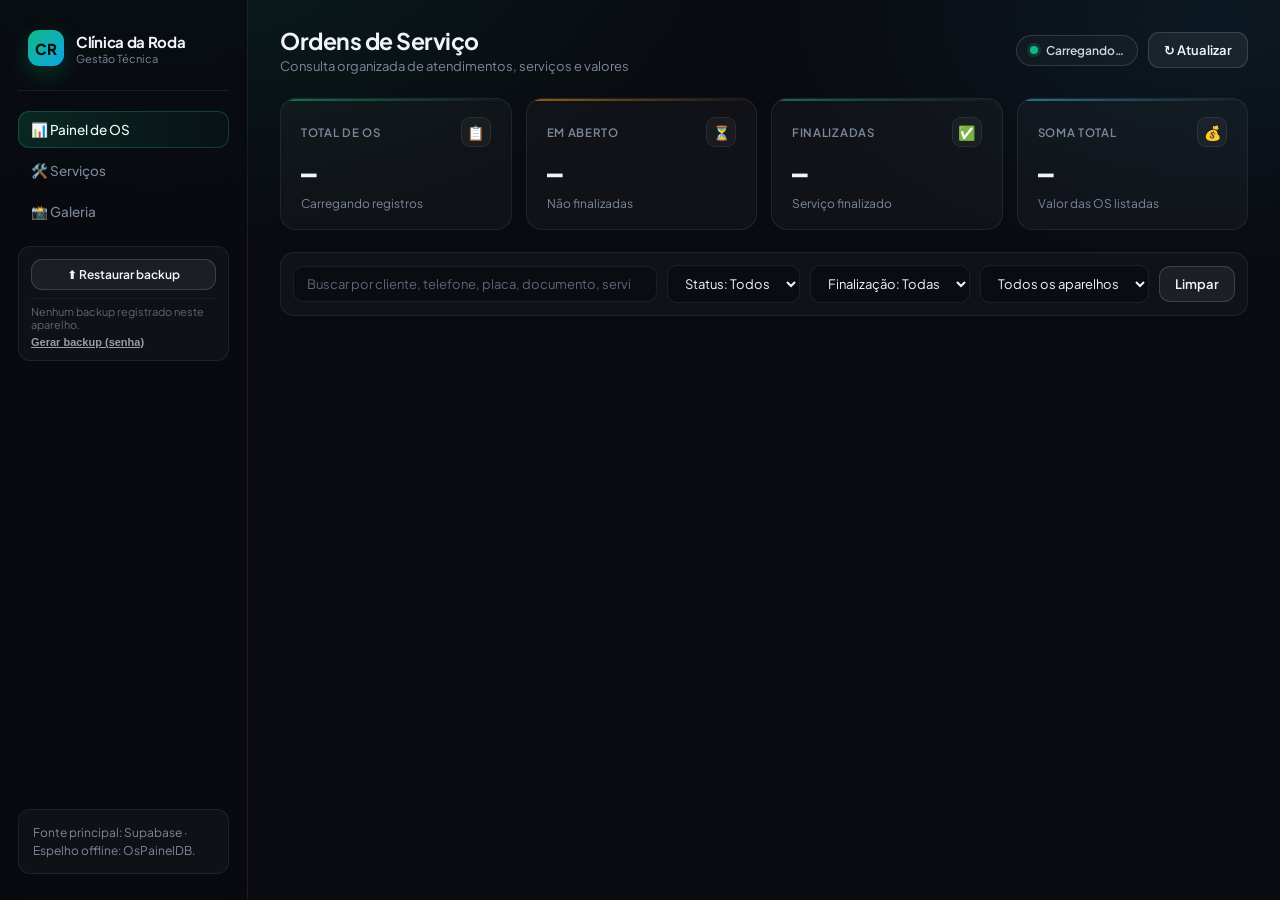
==== commit a4b182e0: "v24" ====
--- a/os_painel/index.html
+++ b/os_painel/index.html
@@ -878,7 +878,72 @@
             <a href="#" class="nav-item">🛠️ Serviços</a>
             <a href="#" class="nav-item">📸 Galeria</a>
           </nav>
+
+          <div
+            style="
+              margin-top: 16px;
+              padding: 12px;
+              border-radius: 12px;
+              background: var(--glass);
+              border: 1px solid var(--border);
+              display: flex;
+              flex-direction: column;
+              gap: 8px;
+            "
+          >
+            <button
+              id="btnRestaurarBackup"
+              class="btn"
+              type="button"
+              style="
+                width: 100%;
+                justify-content: center;
+                padding: 7px 10px;
+                font-size: 12px;
+              "
+            >
+              ⬆ Restaurar backup
+            </button>
+            <input
+              id="inputRestaurarBackup"
+              type="file"
+              accept=".json,application/json"
+              hidden
+            />
+
+            <div
+              style="
+                padding-top: 6px;
+                border-top: 1px solid var(--border);
+                opacity: 0.72;
+                font-size: 11px;
+                color: var(--muted);
+              "
+            >
+              <div id="infoUltimoBackup">
+                Nenhum backup registrado neste aparelho.
+              </div>
+              <button
+                id="btnExportarBackup"
+                type="button"
+                style="
+                  margin-top: 5px;
+                  background: none;
+                  border: none;
+                  color: var(--text-soft);
+                  font-size: 11px;
+                  font-weight: 600;
+                  cursor: pointer;
+                  text-decoration: underline;
+                  padding: 0;
+                "
+              >
+                Gerar backup (senha)
+              </button>
+            </div>
+          </div>
         </div>
+
         <div class="sidebar-foot">
           Fonte principal: Supabase · Espelho offline: OsPainelDB.
         </div>
@@ -962,6 +1027,36 @@
             Limpar
           </button>
         </section>
+
+        <div id="boxPrimeiroAcesso" class="empty-box" style="display: none">
+          <p>
+            Este aparelho ainda não possui dados locais no
+            <strong>OsPainelDB</strong>.
+          </p>
+          <p style="font-size: 12.5px; color: var(--muted); margin-top: 6px">
+            Escolha como deseja carregar as Ordens de Serviço neste dispositivo:
+          </p>
+          <div
+            style="
+              display: flex;
+              gap: 10px;
+              justify-content: center;
+              flex-wrap: wrap;
+              margin-top: 14px;
+            "
+          >
+            <button
+              id="btnInicialSupabase"
+              class="btn btn-primary"
+              type="button"
+            >
+              ⬇ Baixar do Supabase
+            </button>
+            <button id="btnInicialRestaurar" class="btn" type="button">
+              ⬆ Restaurar arquivo (.json)
+            </button>
+          </div>
+        </div>
 
         <section class="cards-grid" id="cards"></section>
       </main>
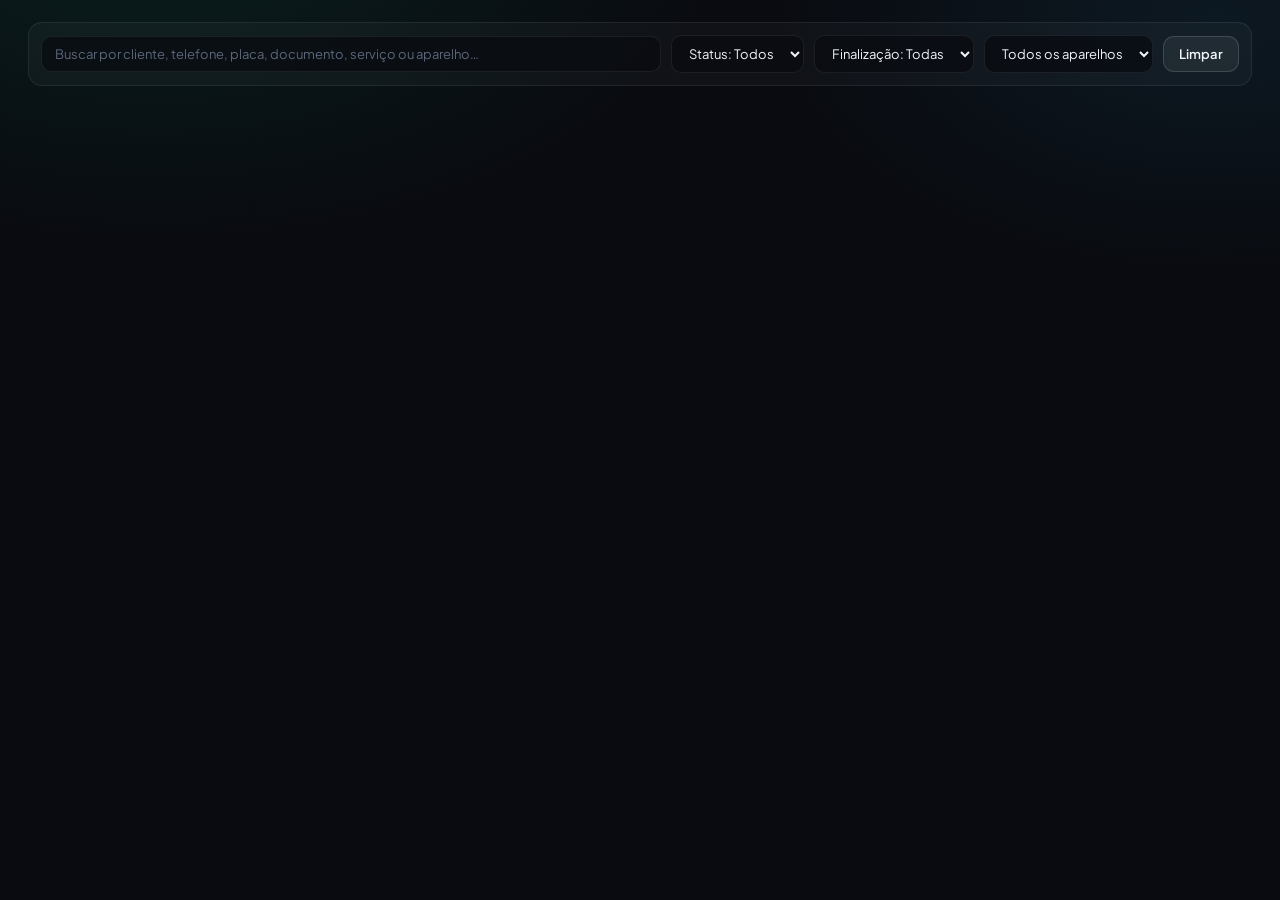
==== commit 6878d3a8: "v25" ====
--- a/os_painel/index.html
+++ b/os_painel/index.html
@@ -10,999 +10,14 @@
       href="https://fonts.googleapis.com/css2?family=JetBrains+Mono:wght@500;600&family=Plus+Jakarta+Sans:wght@400;500;600;700;800&display=swap"
       rel="stylesheet"
     />
-    <style>
-      :root {
-        --bg: #090b10;
-        --glass: rgba(255, 255, 255, 0.032);
-        --glass-hover: rgba(255, 255, 255, 0.058);
-        --border: rgba(255, 255, 255, 0.075);
-        --border-strong: rgba(255, 255, 255, 0.14);
-        --text: #f1f5f9;
-        --text-soft: #cbd5e1;
-        --muted: #7c889c;
-        --accent: #10b981;
-        --accent-2: #059669;
-        --accent-glow: rgba(16, 185, 129, 0.22);
-        --amber: #f59e0b;
-        --amber-bg: rgba(245, 158, 11, 0.12);
-        --sky: #38bdf8;
-        --sky-bg: rgba(56, 189, 248, 0.12);
-        --radius: 16px;
-      }
-
-      * {
-        box-sizing: border-box;
-      }
-
-      html,
-      body {
-        margin: 0;
-        padding: 0;
-      }
-
-      body {
-        font-family:
-          "Plus Jakarta Sans",
-          system-ui,
-          -apple-system,
-          sans-serif;
-        background:
-          radial-gradient(
-            950px 520px at 12% -8%,
-            rgba(16, 185, 129, 0.11),
-            transparent 60%
-          ),
-          radial-gradient(
-            800px 460px at 95% 2%,
-            rgba(56, 189, 248, 0.08),
-            transparent 55%
-          ),
-          var(--bg);
-        color: var(--text);
-        min-height: 100vh;
-        font-size: 14px;
-        -webkit-font-smoothing: antialiased;
-      }
-
-      .mono {
-        font-family: "JetBrains Mono", monospace;
-        font-variant-numeric: tabular-nums;
-      }
-
-      .layout {
-        display: grid;
-        grid-template-columns: 248px 1fr;
-        min-height: 100vh;
-      }
-
-      @media (max-width: 920px) {
-        .layout {
-          grid-template-columns: 1fr;
-        }
-        .sidebar {
-          display: none;
-        }
-      }
-
-      .sidebar {
-        padding: 26px 18px;
-        border-right: 1px solid var(--border);
-        background: rgba(9, 11, 16, 0.72);
-        backdrop-filter: blur(14px);
-        display: flex;
-        flex-direction: column;
-        justify-content: space-between;
-      }
-
-      .brand {
-        display: flex;
-        align-items: center;
-        gap: 12px;
-        padding: 4px 10px 24px;
-        border-bottom: 1px solid var(--border);
-        margin-bottom: 20px;
-      }
-
-      .brand-mark {
-        width: 36px;
-        height: 36px;
-        border-radius: 11px;
-        background: linear-gradient(135deg, var(--accent), #0ea5e9);
-        display: grid;
-        place-items: center;
-        color: #04130d;
-        font-weight: 800;
-        font-size: 15px;
-        box-shadow: 0 8px 22px var(--accent-glow);
-      }
-
-      .brand-title {
-        font-weight: 700;
-        font-size: 15px;
-        letter-spacing: -0.3px;
-      }
-
-      .brand-sub {
-        font-size: 11px;
-        color: var(--muted);
-        margin-top: 1px;
-      }
-
-      .nav-list {
-        display: flex;
-        flex-direction: column;
-        gap: 4px;
-      }
-
-      .nav-item {
-        display: flex;
-        align-items: center;
-        gap: 11px;
-        padding: 10px 13px;
-        border-radius: 11px;
-        color: var(--muted);
-        text-decoration: none;
-        font-size: 13.5px;
-        font-weight: 500;
-        transition: all 0.16s ease;
-      }
-
-      .nav-item:hover {
-        background: var(--glass);
-        color: var(--text);
-      }
-
-      .nav-item.active {
-        background: linear-gradient(
-          90deg,
-          rgba(16, 185, 129, 0.16),
-          rgba(16, 185, 129, 0.03)
-        );
-        color: #ecfdf5;
-        box-shadow: inset 0 0 0 1px rgba(16, 185, 129, 0.28);
-      }
-
-      .sidebar-foot {
-        padding: 14px;
-        border-radius: 12px;
-        background: var(--glass);
-        border: 1px solid var(--border);
-        font-size: 12px;
-        color: var(--muted);
-        line-height: 1.45;
-      }
-
-      .content {
-        padding: 26px 32px 48px;
-        min-width: 0;
-      }
-
-      @media (max-width: 600px) {
-        .content {
-          padding: 20px 16px 36px;
-        }
-      }
-
-      .header {
-        display: flex;
-        align-items: center;
-        justify-content: space-between;
-        gap: 16px;
-        flex-wrap: wrap;
-        margin-bottom: 24px;
-      }
-
-      .header h1 {
-        margin: 0;
-        font-size: 23px;
-        font-weight: 700;
-        letter-spacing: -0.5px;
-      }
-
-      .header p {
-        margin: 3px 0 0;
-        font-size: 13px;
-        color: var(--muted);
-      }
-
-      .header-controls {
-        display: flex;
-        align-items: center;
-        gap: 10px;
-        flex-wrap: wrap;
-      }
-
-      .source-pill {
-        display: inline-flex;
-        align-items: center;
-        gap: 8px;
-        padding: 7px 13px;
-        border-radius: 999px;
-        font-size: 12px;
-        font-weight: 600;
-        background: var(--glass);
-        border: 1px solid var(--border-strong);
-        color: var(--text-soft);
-      }
-
-      .source-pill .dot {
-        width: 8px;
-        height: 8px;
-        border-radius: 50%;
-        background: var(--accent);
-        box-shadow: 0 0 0 3px rgba(16, 185, 129, 0.2);
-      }
-
-      .source-pill.offline .dot {
-        background: var(--amber);
-        box-shadow: 0 0 0 3px rgba(245, 158, 11, 0.2);
-      }
-
-      .btn {
-        display: inline-flex;
-        align-items: center;
-        gap: 7px;
-        padding: 9px 15px;
-        border-radius: 11px;
-        border: 1px solid var(--border-strong);
-        background: var(--glass-hover);
-        color: var(--text);
-        font-family: inherit;
-        font-size: 13px;
-        font-weight: 600;
-        cursor: pointer;
-        transition: all 0.16s ease;
-      }
-
-      .btn:hover:not(:disabled) {
-        background: rgba(255, 255, 255, 0.1);
-        border-color: rgba(255, 255, 255, 0.22);
-      }
-
-      .btn:disabled {
-        opacity: 0.45;
-        cursor: not-allowed;
-      }
-
-      .btn-primary {
-        background: linear-gradient(135deg, var(--accent), var(--accent-2));
-        border: none;
-        color: #03150e;
-        box-shadow: 0 6px 20px var(--accent-glow);
-      }
-
-      .kpi-grid {
-        display: grid;
-        grid-template-columns: repeat(auto-fit, minmax(210px, 1fr));
-        gap: 14px;
-        margin-bottom: 22px;
-      }
-
-      .kpi-card {
-        background: var(--glass);
-        border: 1px solid var(--border);
-        border-radius: var(--radius);
-        padding: 18px 20px;
-        position: relative;
-        overflow: hidden;
-      }
-
-      .kpi-card::before {
-        content: "";
-        position: absolute;
-        top: 0;
-        left: 0;
-        right: 0;
-        height: 2px;
-        background: linear-gradient(90deg, var(--accent), transparent);
-        opacity: 0.55;
-      }
-
-      .kpi-card.amber::before {
-        background: linear-gradient(90deg, var(--amber), transparent);
-      }
-
-      .kpi-card.sky::before {
-        background: linear-gradient(90deg, var(--sky), transparent);
-      }
-
-      .kpi-top {
-        display: flex;
-        justify-content: space-between;
-        align-items: center;
-        margin-bottom: 10px;
-      }
-
-      .kpi-label {
-        font-size: 11.5px;
-        font-weight: 600;
-        text-transform: uppercase;
-        letter-spacing: 0.06em;
-        color: var(--muted);
-      }
-
-      .kpi-badge {
-        width: 30px;
-        height: 30px;
-        border-radius: 9px;
-        display: grid;
-        place-items: center;
-        background: rgba(255, 255, 255, 0.04);
-        border: 1px solid var(--border);
-        font-size: 14px;
-      }
-
-      .kpi-value {
-        font-size: 26px;
-        font-weight: 800;
-        letter-spacing: -0.6px;
-        color: var(--text);
-      }
-
-      .kpi-sub {
-        font-size: 12px;
-        color: var(--muted);
-        margin-top: 4px;
-      }
-
-      .filter-bar {
-        display: flex;
-        flex-wrap: wrap;
-        gap: 10px;
-        align-items: center;
-        margin-bottom: 20px;
-        padding: 12px;
-        border-radius: 14px;
-        background: var(--glass);
-        border: 1px solid var(--border);
-      }
-
-      .filter-bar input,
-      .filter-bar select {
-        padding: 9px 13px;
-        border-radius: 10px;
-        background: rgba(9, 11, 16, 0.75);
-        border: 1px solid var(--border);
-        color: var(--text);
-        font-family: inherit;
-        font-size: 13px;
-        outline: none;
-        transition:
-          border-color 0.15s,
-          box-shadow 0.15s;
-      }
-
-      .filter-bar input::placeholder {
-        color: #5b667a;
-      }
-
-      .filter-bar input:focus,
-      .filter-bar select:focus {
-        border-color: var(--accent);
-        box-shadow: 0 0 0 3px rgba(16, 185, 129, 0.14);
-      }
-
-      #fBusca {
-        flex: 1;
-        min-width: 240px;
-      }
-
-      .cards-grid {
-        display: grid;
-        grid-template-columns: repeat(auto-fill, minmax(330px, 1fr));
-        gap: 16px;
-      }
-
-      .os-card {
-        background: var(--glass);
-        border: 1px solid var(--border);
-        border-radius: var(--radius);
-        padding: 18px;
-        cursor: pointer;
-        transition:
-          transform 0.18s ease,
-          background 0.18s ease,
-          border-color 0.18s ease,
-          box-shadow 0.18s ease;
-        display: flex;
-        flex-direction: column;
-        gap: 10px;
-      }
-
-      .os-card:hover {
-        transform: translateY(-2px);
-        background: var(--glass-hover);
-        border-color: var(--border-strong);
-        box-shadow: 0 16px 36px rgba(0, 0, 0, 0.42);
-      }
-
-      .os-card.is-done {
-        border-left: 3px solid var(--accent);
-      }
-
-      .os-card.is-open {
-        border-left: 3px solid var(--amber);
-      }
-
-      .card-header {
-        display: flex;
-        justify-content: space-between;
-        align-items: flex-start;
-        gap: 10px;
-      }
-
-      .client-name {
-        font-size: 15px;
-        font-weight: 700;
-        color: var(--text);
-        line-height: 1.25;
-      }
-
-      .client-phone {
-        font-size: 12px;
-        color: var(--muted);
-        margin-top: 3px;
-      }
-
-      .status-tag {
-        display: inline-flex;
-        align-items: center;
-        gap: 6px;
-        padding: 4px 10px;
-        border-radius: 999px;
-        font-size: 11px;
-        font-weight: 600;
-        white-space: nowrap;
-        flex-shrink: 0;
-      }
-
-      .status-tag::before {
-        content: "";
-        width: 6px;
-        height: 6px;
-        border-radius: 50%;
-      }
-
-      .status-tag.pendente {
-        background: var(--amber-bg);
-        color: var(--amber);
-      }
-
-      .status-tag.pendente::before {
-        background: var(--amber);
-      }
-
-      .status-tag.finalizado {
-        background: rgba(16, 185, 129, 0.14);
-        color: var(--accent);
-      }
-
-      .status-tag.finalizado::before {
-        background: var(--accent);
-      }
-
-      .card-meta-row {
-        display: flex;
-        flex-wrap: wrap;
-        align-items: center;
-        justify-content: space-between;
-        gap: 8px;
-        padding: 7px 10px;
-        border-radius: 10px;
-        background: rgba(255, 255, 255, 0.022);
-        border: 1px solid var(--border);
-        font-size: 11px;
-        color: var(--muted);
-      }
-
-      .meta-left {
-        display: flex;
-        align-items: center;
-        gap: 8px;
-        flex-wrap: wrap;
-      }
-
-      .device-discrete {
-        font-size: 10.5px;
-        font-weight: 500;
-        color: var(--muted);
-        opacity: 0.85;
-      }
-
-      .os-codes {
-        display: flex;
-        align-items: center;
-        gap: 5px;
-        flex-wrap: wrap;
-      }
-
-      .code-chip {
-        padding: 2px 7px;
-        border-radius: 6px;
-        font-size: 10.5px;
-        font-weight: 600;
-        background: var(--sky-bg);
-        color: #7dd3fc;
-        border: 1px solid rgba(56, 189, 248, 0.24);
-      }
-
-      .code-chip.conserto {
-        background: rgba(168, 85, 247, 0.13);
-        color: #d8b4fe;
-        border-color: rgba(168, 85, 247, 0.24);
-      }
-
-      .card-service {
-        font-size: 11.5px;
-        color: var(--muted);
-        line-height: 1.38;
-        display: -webkit-box;
-        -webkit-line-clamp: 2;
-        line-clamp: 2;
-        -webkit-box-orient: vertical;
-        overflow: hidden;
-        min-height: 24px;
-      }
-
-      .card-footer {
-        display: flex;
-        justify-content: space-between;
-        align-items: flex-end;
-        gap: 12px;
-        padding-top: 12px;
-        margin-top: auto;
-        border-top: 1px solid var(--border);
-      }
-
-      .card-thumbs {
-        display: flex;
-        align-items: center;
-        gap: 7px;
-        min-height: 68px;
-      }
-
-      .card-thumbs img {
-        width: 68px;
-        height: 68px;
-        object-fit: cover;
-        border-radius: 10px;
-        border: 1px solid var(--border-strong);
-      }
-
-      .more-photos {
-        font-size: 11.5px;
-        font-weight: 600;
-        color: var(--text-soft);
-        background: rgba(255, 255, 255, 0.06);
-        border: 1px solid var(--border);
-        padding: 6px 9px;
-        border-radius: 8px;
-      }
-
-      .no-photo-label {
-        font-size: 11.5px;
-        color: var(--muted);
-      }
-
-      .card-price-box {
-        text-align: right;
-      }
-
-      .card-price-label {
-        display: block;
-        font-size: 10px;
-        text-transform: uppercase;
-        letter-spacing: 0.06em;
-        color: var(--muted);
-      }
-
-      .card-price {
-        font-size: 16.5px;
-        font-weight: 800;
-        color: var(--accent);
-        white-space: nowrap;
-      }
-
-      .empty-box {
-        grid-column: 1 / -1;
-        padding: 56px 24px;
-        text-align: center;
-        color: var(--muted);
-        border: 1px dashed var(--border-strong);
-        border-radius: var(--radius);
-        background: var(--glass);
-      }
-
-      .modal-backdrop {
-        position: fixed;
-        inset: 0;
-        z-index: 60;
-        background: rgba(4, 6, 10, 0.78);
-        backdrop-filter: blur(8px);
-        display: none;
-        align-items: center;
-        justify-content: center;
-        padding: 20px;
-      }
-
-      .modal-backdrop.aberto {
-        display: flex;
-      }
-
-      .modal-box {
-        background: linear-gradient(180deg, #131822 0%, #0d1118 100%);
-        border: 1px solid var(--border-strong);
-        border-radius: 20px;
-        max-width: 820px;
-        width: 100%;
-        max-height: 90vh;
-        overflow-y: auto;
-        padding: 26px 28px;
-        box-shadow: 0 32px 80px rgba(0, 0, 0, 0.65);
-      }
-
-      .modal-top {
-        display: flex;
-        justify-content: space-between;
-        align-items: flex-start;
-        gap: 16px;
-        padding-bottom: 16px;
-        border-bottom: 1px solid var(--border);
-      }
-
-      .modal-top h2 {
-        margin: 0;
-        font-size: 20px;
-        font-weight: 700;
-      }
-
-      .modal-top small {
-        display: block;
-        margin-top: 4px;
-        font-size: 12px;
-        color: var(--muted);
-        font-weight: 500;
-      }
-
-      .btn-close {
-        width: 34px;
-        height: 34px;
-        border-radius: 10px;
-        border: 1px solid var(--border);
-        background: var(--glass);
-        color: var(--muted);
-        font-size: 18px;
-        cursor: pointer;
-        display: grid;
-        place-items: center;
-      }
-
-      .btn-close:hover {
-        background: var(--glass-hover);
-        color: var(--text);
-      }
-
-      .props-grid {
-        display: grid;
-        grid-template-columns: repeat(auto-fill, minmax(180px, 1fr));
-        gap: 12px;
-        margin-top: 18px;
-        padding: 16px;
-        border-radius: 14px;
-        background: rgba(255, 255, 255, 0.025);
-        border: 1px solid var(--border);
-      }
-
-      .prop-item {
-        display: flex;
-        flex-direction: column;
-        gap: 3px;
-      }
-
-      .prop-item.full {
-        grid-column: 1 / -1;
-      }
-
-      .prop-item label {
-        font-size: 10.5px;
-        font-weight: 600;
-        text-transform: uppercase;
-        letter-spacing: 0.06em;
-        color: var(--muted);
-      }
-
-      .prop-item span {
-        font-size: 13px;
-        color: var(--text);
-        word-break: break-word;
-      }
-
-      .section-heading {
-        font-size: 11.5px;
-        font-weight: 700;
-        text-transform: uppercase;
-        letter-spacing: 0.06em;
-        color: var(--muted);
-        margin: 22px 0 10px;
-      }
-
-      .items-table-wrap {
-        border: 1px solid var(--border);
-        border-radius: 12px;
-        overflow-x: auto;
-      }
-
-      .items-table {
-        width: 100%;
-        border-collapse: collapse;
-        font-size: 12.5px;
-      }
-
-      .items-table th {
-        background: rgba(255, 255, 255, 0.03);
-        padding: 10px 12px;
-        text-align: left;
-        font-size: 10.5px;
-        text-transform: uppercase;
-        letter-spacing: 0.05em;
-        color: var(--muted);
-      }
-
-      .items-table td {
-        padding: 10px 12px;
-        border-top: 1px solid var(--border);
-        color: var(--text-soft);
-      }
-
-      .modal-gallery {
-        display: flex;
-        gap: 10px;
-        flex-wrap: wrap;
-      }
-
-      .foto-thumb-btn {
-        padding: 0;
-        border: none;
-        background: transparent;
-        cursor: pointer;
-        border-radius: 11px;
-        overflow: hidden;
-      }
-
-      .foto-thumb-btn img {
-        display: block;
-        width: 116px;
-        height: 116px;
-        object-fit: cover;
-        border-radius: 11px;
-        border: 1px solid var(--border-strong);
-        transition: transform 0.16s ease;
-      }
-
-      .foto-thumb-btn:hover img {
-        transform: scale(1.04);
-      }
-
-      .modal-actions {
-        display: flex;
-        gap: 10px;
-        flex-wrap: wrap;
-        align-items: center;
-        justify-content: space-between;
-        margin-top: 22px;
-        padding-top: 18px;
-        border-top: 1px solid var(--border);
-      }
-
-      .offline-banner {
-        font-size: 12.5px;
-        color: var(--amber);
-        background: var(--amber-bg);
-        border: 1px solid rgba(245, 158, 11, 0.25);
-        padding: 8px 12px;
-        border-radius: 10px;
-      }
-
-      .lightbox-backdrop {
-        position: fixed;
-        inset: 0;
-        z-index: 80;
-        background: rgba(3, 5, 9, 0.9);
-        backdrop-filter: blur(10px);
-        display: none;
-        align-items: center;
-        justify-content: center;
-        padding: 20px;
-      }
-
-      .lightbox-backdrop.aberto {
-        display: flex;
-      }
-
-      .lightbox-box {
-        max-width: 960px;
-        width: 100%;
-        background: #0d1118;
-        border: 1px solid var(--border-strong);
-        border-radius: 18px;
-        padding: 18px 20px 22px;
-        box-shadow: 0 32px 80px rgba(0, 0, 0, 0.75);
-      }
-
-      .lightbox-top {
-        display: flex;
-        align-items: center;
-        justify-content: space-between;
-        margin-bottom: 14px;
-        color: var(--text-soft);
-        font-size: 12.5px;
-      }
-
-      .lightbox-stage {
-        display: grid;
-        grid-template-columns: auto 1fr auto;
-        align-items: center;
-        gap: 12px;
-      }
-
-      .lightbox-stage img {
-        max-width: 100%;
-        max-height: 74vh;
-        width: auto;
-        height: auto;
-        margin: 0 auto;
-        display: block;
-        border-radius: 12px;
-        object-fit: contain;
-      }
-
-      .lightbox-nav {
-        font-size: 20px;
-        padding: 10px 14px;
-      }
-    </style>
+    <link rel="stylesheet" href="./css/painel.css" />
   </head>
   <body>
-    <div class="layout">
-      <aside class="sidebar">
-        <div>
-          <div class="brand">
-            <div class="brand-mark">CR</div>
-            <div>
-              <div class="brand-title">Clínica da Roda</div>
-              <div class="brand-sub">Gestão Técnica</div>
-            </div>
-          </div>
-          <nav class="nav-list">
-            <a href="#" class="nav-item active">📊 Painel de OS</a>
-            <a href="#" class="nav-item">🛠️ Serviços</a>
-            <a href="#" class="nav-item">📸 Galeria</a>
-          </nav>
+    <div class="page-wrap">
+      <div id="headerSlot"></div>
 
-          <div
-            style="
-              margin-top: 16px;
-              padding: 12px;
-              border-radius: 12px;
-              background: var(--glass);
-              border: 1px solid var(--border);
-              display: flex;
-              flex-direction: column;
-              gap: 8px;
-            "
-          >
-            <button
-              id="btnRestaurarBackup"
-              class="btn"
-              type="button"
-              style="
-                width: 100%;
-                justify-content: center;
-                padding: 7px 10px;
-                font-size: 12px;
-              "
-            >
-              ⬆ Restaurar backup
-            </button>
-            <input
-              id="inputRestaurarBackup"
-              type="file"
-              accept=".json,application/json"
-              hidden
-            />
-
-            <div
-              style="
-                padding-top: 6px;
-                border-top: 1px solid var(--border);
-                opacity: 0.72;
-                font-size: 11px;
-                color: var(--muted);
-              "
-            >
-              <div id="infoUltimoBackup">
-                Nenhum backup registrado neste aparelho.
-              </div>
-              <button
-                id="btnExportarBackup"
-                type="button"
-                style="
-                  margin-top: 5px;
-                  background: none;
-                  border: none;
-                  color: var(--text-soft);
-                  font-size: 11px;
-                  font-weight: 600;
-                  cursor: pointer;
-                  text-decoration: underline;
-                  padding: 0;
-                "
-              >
-                Gerar backup (senha)
-              </button>
-            </div>
-          </div>
-        </div>
-
-        <div class="sidebar-foot">
-          Fonte principal: Supabase · Espelho offline: OsPainelDB.
-        </div>
-      </aside>
-
-      <main class="content">
-        <header class="header">
-          <div>
-            <h1>Ordens de Serviço</h1>
-            <p>Consulta organizada de atendimentos, serviços e valores</p>
-          </div>
-          <div class="header-controls">
-            <span id="statusFonte" class="source-pill">
-              <span class="dot"></span>
-              <span id="statusTexto">Carregando…</span>
-            </span>
-            <button id="btnAtualizar" class="btn" type="button">
-              ↻ Atualizar
-            </button>
-          </div>
-        </header>
-
-        <section class="kpi-grid">
-          <div class="kpi-card">
-            <div class="kpi-top">
-              <span class="kpi-label">Total de OS</span>
-              <span class="kpi-badge">📋</span>
-            </div>
-            <div class="kpi-value mono" id="kTotal">—</div>
-            <div class="kpi-sub" id="kTotalSub">Carregando registros</div>
-          </div>
-
-          <div class="kpi-card amber">
-            <div class="kpi-top">
-              <span class="kpi-label">Em Aberto</span>
-              <span class="kpi-badge">⏳</span>
-            </div>
-            <div class="kpi-value mono" id="kAbertas">—</div>
-            <div class="kpi-sub">Não finalizadas</div>
-          </div>
-
-          <div class="kpi-card">
-            <div class="kpi-top">
-              <span class="kpi-label">Finalizadas</span>
-              <span class="kpi-badge">✅</span>
-            </div>
-            <div class="kpi-value mono" id="kFinalizadas">—</div>
-            <div class="kpi-sub">Serviço finalizado</div>
-          </div>
-
-          <div class="kpi-card sky">
-            <div class="kpi-top">
-              <span class="kpi-label">Soma Total</span>
-              <span class="kpi-badge">💰</span>
-            </div>
-            <div class="kpi-value mono" id="kTotalValor">—</div>
-            <div class="kpi-sub">Valor das OS listadas</div>
-          </div>
-        </section>
+      <main>
+        <div id="kpisSlot"></div>
 
         <section class="filter-bar">
           <input
--- a/os_painel/css/painel.css
+++ b/os_painel/css/painel.css
@@ -0,0 +1,894 @@
+:root {
+  --bg: #090b10;
+  --glass: rgba(255, 255, 255, 0.032);
+  --glass-hover: rgba(255, 255, 255, 0.058);
+  --border: rgba(255, 255, 255, 0.075);
+  --border-strong: rgba(255, 255, 255, 0.14);
+  --text: #f1f5f9;
+  --text-soft: #cbd5e1;
+  --muted: #7c889c;
+  --accent: #10b981;
+  --accent-2: #059669;
+  --accent-glow: rgba(16, 185, 129, 0.22);
+  --amber: #f59e0b;
+  --amber-bg: rgba(245, 158, 11, 0.12);
+  --sky: #38bdf8;
+  --sky-bg: rgba(56, 189, 248, 0.12);
+  --radius: 16px;
+}
+
+*,
+*::before,
+*::after {
+  box-sizing: border-box;
+}
+
+html,
+body {
+  margin: 0;
+  padding: 0;
+}
+
+body {
+  font-family:
+    "Plus Jakarta Sans",
+    system-ui,
+    -apple-system,
+    sans-serif;
+  background:
+    radial-gradient(
+      950px 520px at 12% -8%,
+      rgba(16, 185, 129, 0.11),
+      transparent 60%
+    ),
+    radial-gradient(
+      800px 460px at 95% 2%,
+      rgba(56, 189, 248, 0.08),
+      transparent 55%
+    ),
+    var(--bg);
+  color: var(--text);
+  min-height: 100vh;
+  font-size: 14px;
+  -webkit-font-smoothing: antialiased;
+}
+
+.mono {
+  font-family: "JetBrains Mono", monospace;
+  font-variant-numeric: tabular-nums;
+}
+
+.page-wrap {
+  max-width: 1440px;
+  margin: 0 auto;
+  padding: 22px 28px 48px;
+}
+
+@media (max-width: 600px) {
+  .page-wrap {
+    padding: 16px 14px 36px;
+  }
+}
+
+.header {
+  display: flex;
+  align-items: center;
+  justify-content: space-between;
+  gap: 16px;
+  flex-wrap: wrap;
+  margin-bottom: 22px;
+  padding: 14px 20px;
+  border-radius: 18px;
+  background: rgba(13, 17, 24, 0.82);
+  border: 1px solid var(--border);
+  backdrop-filter: blur(14px);
+}
+
+.header-brand-group {
+  display: flex;
+  align-items: center;
+  gap: 12px;
+  min-width: 0;
+}
+
+.brand {
+  display: flex;
+  align-items: center;
+  gap: 11px;
+}
+
+.brand-mark {
+  width: 38px;
+  height: 38px;
+  border-radius: 12px;
+  background: linear-gradient(135deg, var(--accent), #0ea5e9);
+  display: grid;
+  place-items: center;
+  color: #04130d;
+  font-weight: 800;
+  font-size: 15px;
+  box-shadow: 0 8px 22px var(--accent-glow);
+  flex-shrink: 0;
+}
+
+.brand-title {
+  font-weight: 800;
+  font-size: 14.5px;
+  letter-spacing: -0.3px;
+  line-height: 1.15;
+}
+
+.brand-sub {
+  font-size: 10px;
+  color: var(--muted);
+  margin-top: 2px;
+  text-transform: uppercase;
+  letter-spacing: 0.08em;
+}
+
+.header-right {
+  display: flex;
+  align-items: center;
+  gap: 10px;
+  flex-wrap: wrap;
+  margin-left: auto;
+}
+
+.header-backup-bar {
+  display: flex;
+  align-items: center;
+  gap: 10px;
+  flex-wrap: wrap;
+  padding: 6px 10px;
+  border-radius: 12px;
+  background: var(--glass);
+  border: 1px solid var(--border);
+}
+
+.backup-meta {
+  display: flex;
+  flex-direction: column;
+  gap: 2px;
+  font-size: 11px;
+  color: var(--muted);
+  line-height: 1.25;
+}
+
+.backup-link-btn {
+  background: none;
+  border: none;
+  color: var(--text-soft);
+  font-family: inherit;
+  font-size: 11px;
+  font-weight: 600;
+  cursor: pointer;
+  text-decoration: underline;
+  padding: 0;
+  text-align: left;
+}
+
+.backup-link-btn:hover {
+  color: var(--text);
+}
+
+.source-pill {
+  display: inline-flex;
+  align-items: center;
+  gap: 8px;
+  padding: 7px 13px;
+  border-radius: 999px;
+  font-size: 12px;
+  font-weight: 600;
+  background: var(--glass);
+  border: 1px solid var(--border-strong);
+  color: var(--text-soft);
+}
+
+.source-pill .dot {
+  width: 8px;
+  height: 8px;
+  border-radius: 50%;
+  background: var(--accent);
+  box-shadow: 0 0 0 3px rgba(16, 185, 129, 0.2);
+}
+
+.source-pill.offline .dot {
+  background: var(--amber);
+  box-shadow: 0 0 0 3px rgba(245, 158, 11, 0.2);
+}
+
+.btn {
+  display: inline-flex;
+  align-items: center;
+  gap: 7px;
+  padding: 9px 15px;
+  border-radius: 11px;
+  border: 1px solid var(--border-strong);
+  background: var(--glass-hover);
+  color: var(--text);
+  font-family: inherit;
+  font-size: 13px;
+  font-weight: 600;
+  cursor: pointer;
+  transition: all 0.16s ease;
+}
+
+.btn-sm {
+  padding: 7px 11px;
+  font-size: 12px;
+  border-radius: 9px;
+}
+
+.btn:hover:not(:disabled) {
+  background: rgba(255, 255, 255, 0.1);
+  border-color: rgba(255, 255, 255, 0.22);
+}
+
+.btn:disabled {
+  opacity: 0.45;
+  cursor: not-allowed;
+}
+
+.btn-primary {
+  background: linear-gradient(135deg, var(--accent), var(--accent-2));
+  border: none;
+  color: #03150e;
+  box-shadow: 0 6px 20px var(--accent-glow);
+}
+
+.kpi-grid {
+  display: grid;
+  grid-template-columns: repeat(auto-fit, minmax(210px, 1fr));
+  gap: 14px;
+  margin-bottom: 22px;
+}
+
+.kpi-card {
+  background: var(--glass);
+  border: 1px solid var(--border);
+  border-radius: var(--radius);
+  padding: 18px 20px;
+  position: relative;
+  overflow: hidden;
+}
+
+.kpi-card::before {
+  content: "";
+  position: absolute;
+  top: 0;
+  left: 0;
+  right: 0;
+  height: 2px;
+  background: linear-gradient(90deg, var(--accent), transparent);
+  opacity: 0.55;
+}
+
+.kpi-card.amber::before {
+  background: linear-gradient(90deg, var(--amber), transparent);
+}
+
+.kpi-card.sky::before {
+  background: linear-gradient(90deg, var(--sky), transparent);
+}
+
+.kpi-top {
+  display: flex;
+  justify-content: space-between;
+  align-items: center;
+  margin-bottom: 10px;
+}
+
+.kpi-label {
+  font-size: 11.5px;
+  font-weight: 600;
+  text-transform: uppercase;
+  letter-spacing: 0.06em;
+  color: var(--muted);
+}
+
+.kpi-badge {
+  width: 30px;
+  height: 30px;
+  border-radius: 9px;
+  display: grid;
+  place-items: center;
+  background: rgba(255, 255, 255, 0.04);
+  border: 1px solid var(--border);
+  font-size: 14px;
+}
+
+.kpi-value {
+  font-size: 26px;
+  font-weight: 800;
+  letter-spacing: -0.6px;
+  color: var(--text);
+}
+
+.kpi-sub {
+  font-size: 12px;
+  color: var(--muted);
+  margin-top: 4px;
+}
+
+.filter-bar {
+  display: flex;
+  flex-wrap: wrap;
+  gap: 10px;
+  align-items: center;
+  margin-bottom: 20px;
+  padding: 12px;
+  border-radius: 14px;
+  background: var(--glass);
+  border: 1px solid var(--border);
+}
+
+.filter-bar input,
+.filter-bar select {
+  padding: 9px 13px;
+  border-radius: 10px;
+  background: rgba(9, 11, 16, 0.75);
+  border: 1px solid var(--border);
+  color: var(--text);
+  font-family: inherit;
+  font-size: 13px;
+  outline: none;
+  transition:
+    border-color 0.15s,
+    box-shadow 0.15s;
+}
+
+.filter-bar input::placeholder {
+  color: #5b667a;
+}
+
+.filter-bar input:focus,
+.filter-bar select:focus {
+  border-color: var(--accent);
+  box-shadow: 0 0 0 3px rgba(16, 185, 129, 0.14);
+}
+
+#fBusca {
+  flex: 1;
+  min-width: 240px;
+}
+
+.cards-grid {
+  display: grid;
+  grid-template-columns: repeat(auto-fill, minmax(330px, 1fr));
+  gap: 16px;
+}
+
+.os-card {
+  background: var(--glass);
+  border: 1px solid var(--border);
+  border-radius: var(--radius);
+  padding: 18px;
+  cursor: pointer;
+  transition:
+    transform 0.18s ease,
+    background 0.18s ease,
+    border-color 0.18s ease,
+    box-shadow 0.18s ease;
+  display: flex;
+  flex-direction: column;
+  gap: 10px;
+}
+
+.os-card:hover {
+  transform: translateY(-2px);
+  background: var(--glass-hover);
+  border-color: var(--border-strong);
+  box-shadow: 0 16px 36px rgba(0, 0, 0, 0.42);
+}
+
+.os-card.is-done {
+  border-left: 3px solid var(--accent);
+}
+
+.os-card.is-open {
+  border-left: 3px solid var(--amber);
+}
+
+.card-header {
+  display: flex;
+  justify-content: space-between;
+  align-items: flex-start;
+  gap: 10px;
+}
+
+.client-name {
+  font-size: 15px;
+  font-weight: 700;
+  color: var(--text);
+  line-height: 1.25;
+}
+
+.client-phone {
+  font-size: 12px;
+  color: var(--muted);
+  margin-top: 3px;
+}
+
+.status-tag {
+  display: inline-flex;
+  align-items: center;
+  gap: 6px;
+  padding: 4px 10px;
+  border-radius: 999px;
+  font-size: 11px;
+  font-weight: 600;
+  white-space: nowrap;
+  flex-shrink: 0;
+}
+
+.status-tag::before {
+  content: "";
+  width: 6px;
+  height: 6px;
+  border-radius: 50%;
+}
+
+.status-tag.pendente {
+  background: var(--amber-bg);
+  color: var(--amber);
+}
+
+.status-tag.pendente::before {
+  background: var(--amber);
+}
+
+.status-tag.finalizado {
+  background: rgba(16, 185, 129, 0.14);
+  color: var(--accent);
+}
+
+.status-tag.finalizado::before {
+  background: var(--accent);
+}
+
+.card-meta-row {
+  display: flex;
+  flex-wrap: wrap;
+  align-items: center;
+  justify-content: space-between;
+  gap: 8px;
+  padding: 7px 10px;
+  border-radius: 10px;
+  background: rgba(255, 255, 255, 0.022);
+  border: 1px solid var(--border);
+  font-size: 11px;
+  color: var(--muted);
+}
+
+.meta-left {
+  display: flex;
+  align-items: center;
+  gap: 8px;
+  flex-wrap: wrap;
+}
+
+.device-discrete {
+  font-size: 10.5px;
+  font-weight: 500;
+  color: var(--muted);
+  opacity: 0.85;
+}
+
+.os-codes {
+  display: flex;
+  align-items: center;
+  gap: 5px;
+  flex-wrap: wrap;
+}
+
+.code-chip {
+  padding: 2px 7px;
+  border-radius: 6px;
+  font-size: 10.5px;
+  font-weight: 600;
+  background: var(--sky-bg);
+  color: #7dd3fc;
+  border: 1px solid rgba(56, 189, 248, 0.24);
+}
+
+.code-chip.conserto {
+  background: rgba(168, 85, 247, 0.13);
+  color: #d8b4fe;
+  border-color: rgba(168, 85, 247, 0.24);
+}
+
+.card-details-strip {
+  display: flex;
+  flex-wrap: wrap;
+  gap: 6px;
+  font-size: 11px;
+  color: var(--text-soft);
+}
+
+.detail-pill {
+  padding: 3px 8px;
+  border-radius: 7px;
+  background: rgba(255, 255, 255, 0.03);
+  border: 1px solid var(--border);
+}
+
+.card-service {
+  font-size: 11.5px;
+  color: var(--muted);
+  line-height: 1.38;
+  display: -webkit-box;
+  -webkit-line-clamp: 2;
+  line-clamp: 2;
+  -webkit-box-orient: vertical;
+  overflow: hidden;
+  min-height: 24px;
+}
+
+.card-footer {
+  display: flex;
+  justify-content: space-between;
+  align-items: flex-end;
+  gap: 12px;
+  padding-top: 12px;
+  margin-top: auto;
+  border-top: 1px solid var(--border);
+}
+
+.card-thumbs {
+  display: flex;
+  align-items: center;
+  gap: 7px;
+  min-height: 68px;
+}
+
+.card-thumbs img {
+  width: 68px;
+  height: 68px;
+  object-fit: cover;
+  border-radius: 10px;
+  border: 1px solid var(--border-strong);
+}
+
+.more-photos {
+  font-size: 11.5px;
+  font-weight: 600;
+  color: var(--text-soft);
+  background: rgba(255, 255, 255, 0.06);
+  border: 1px solid var(--border);
+  padding: 6px 9px;
+  border-radius: 8px;
+}
+
+.no-photo-label {
+  font-size: 11.5px;
+  color: var(--muted);
+}
+
+.card-price-box {
+  text-align: right;
+}
+
+.card-price-label {
+  display: block;
+  font-size: 10px;
+  text-transform: uppercase;
+  letter-spacing: 0.06em;
+  color: var(--muted);
+}
+
+.card-price {
+  font-size: 16.5px;
+  font-weight: 800;
+  color: var(--accent);
+  white-space: nowrap;
+}
+
+.empty-box {
+  grid-column: 1 / -1;
+  padding: 56px 24px;
+  text-align: center;
+  color: var(--muted);
+  border: 1px dashed var(--border-strong);
+  border-radius: var(--radius);
+  background: var(--glass);
+}
+
+.modal-backdrop {
+  position: fixed;
+  inset: 0;
+  z-index: 60;
+  background: rgba(4, 6, 10, 0.78);
+  backdrop-filter: blur(8px);
+  display: none;
+  align-items: center;
+  justify-content: center;
+  padding: 20px;
+}
+
+.modal-backdrop.aberto {
+  display: flex;
+}
+
+.modal-box {
+  background: linear-gradient(180deg, #131822 0%, #0d1118 100%);
+  border: 1px solid var(--border-strong);
+  border-radius: 20px;
+  max-width: 820px;
+  width: 100%;
+  max-height: 90vh;
+  overflow-y: auto;
+  padding: 26px 28px;
+  box-shadow: 0 32px 80px rgba(0, 0, 0, 0.65);
+}
+
+.modal-top {
+  display: flex;
+  justify-content: space-between;
+  align-items: flex-start;
+  gap: 16px;
+  padding-bottom: 16px;
+  border-bottom: 1px solid var(--border);
+}
+
+.modal-top h2 {
+  margin: 0;
+  font-size: 20px;
+  font-weight: 700;
+}
+
+.modal-top small {
+  display: block;
+  margin-top: 4px;
+  font-size: 12px;
+  color: var(--muted);
+  font-weight: 500;
+}
+
+.btn-close {
+  width: 34px;
+  height: 34px;
+  border-radius: 10px;
+  border: 1px solid var(--border);
+  background: var(--glass);
+  color: var(--muted);
+  font-size: 18px;
+  cursor: pointer;
+  display: grid;
+  place-items: center;
+}
+
+.btn-close:hover {
+  background: var(--glass-hover);
+  color: var(--text);
+}
+
+.props-grid {
+  display: grid;
+  grid-template-columns: repeat(auto-fill, minmax(180px, 1fr));
+  gap: 12px;
+  margin-top: 18px;
+  padding: 16px;
+  border-radius: 14px;
+  background: rgba(255, 255, 255, 0.025);
+  border: 1px solid var(--border);
+}
+
+.prop-item {
+  display: flex;
+  flex-direction: column;
+  gap: 3px;
+}
+
+.prop-item.full {
+  grid-column: 1 / -1;
+}
+
+.prop-item label {
+  font-size: 10.5px;
+  font-weight: 600;
+  text-transform: uppercase;
+  letter-spacing: 0.06em;
+  color: var(--muted);
+}
+
+.prop-item span {
+  font-size: 13px;
+  color: var(--text);
+  word-break: break-word;
+}
+
+.section-heading {
+  font-size: 11.5px;
+  font-weight: 700;
+  text-transform: uppercase;
+  letter-spacing: 0.06em;
+  color: var(--muted);
+  margin: 22px 0 10px;
+}
+
+.items-table-wrap {
+  border: 1px solid var(--border);
+  border-radius: 12px;
+  overflow-x: auto;
+}
+
+.items-table {
+  width: 100%;
+  border-collapse: collapse;
+  font-size: 12.5px;
+}
+
+.items-table th {
+  background: rgba(255, 255, 255, 0.03);
+  padding: 10px 12px;
+  text-align: left;
+  font-size: 10.5px;
+  text-transform: uppercase;
+  letter-spacing: 0.05em;
+  color: var(--muted);
+}
+
+.items-table td {
+  padding: 10px 12px;
+  border-top: 1px solid var(--border);
+  color: var(--text-soft);
+}
+
+.modal-gallery {
+  display: flex;
+  gap: 10px;
+  flex-wrap: wrap;
+}
+
+.foto-thumb-btn {
+  padding: 0;
+  border: none;
+  background: transparent;
+  cursor: pointer;
+  border-radius: 11px;
+  overflow: hidden;
+}
+
+.foto-thumb-btn img {
+  display: block;
+  width: 116px;
+  height: 116px;
+  object-fit: cover;
+  border-radius: 11px;
+  border: 1px solid var(--border-strong);
+  transition: transform 0.16s ease;
+}
+
+.foto-thumb-btn:hover img {
+  transform: scale(1.04);
+}
+
+.modal-actions {
+  display: flex;
+  gap: 10px;
+  flex-wrap: wrap;
+  align-items: center;
+  justify-content: space-between;
+  margin-top: 22px;
+  padding-top: 18px;
+  border-top: 1px solid var(--border);
+}
+
+.offline-banner {
+  font-size: 12.5px;
+  color: var(--amber);
+  background: var(--amber-bg);
+  border: 1px solid rgba(245, 158, 11, 0.25);
+  padding: 8px 12px;
+  border-radius: 10px;
+}
+
+.lightbox-backdrop {
+  position: fixed;
+  inset: 0;
+  z-index: 80;
+  background: rgba(3, 5, 9, 0.9);
+  backdrop-filter: blur(10px);
+  display: none;
+  align-items: center;
+  justify-content: center;
+  padding: 20px;
+}
+
+.lightbox-backdrop.aberto {
+  display: flex;
+}
+
+.lightbox-box {
+  max-width: 960px;
+  width: 100%;
+  background: #0d1118;
+  border: 1px solid var(--border-strong);
+  border-radius: 18px;
+  padding: 18px 20px 22px;
+  box-shadow: 0 32px 80px rgba(0, 0, 0, 0.75);
+}
+
+.lightbox-top {
+  display: flex;
+  align-items: center;
+  justify-content: space-between;
+  margin-bottom: 14px;
+  color: var(--text-soft);
+  font-size: 12.5px;
+}
+
+.lightbox-stage {
+  display: grid;
+  grid-template-columns: auto 1fr auto;
+  align-items: center;
+  gap: 12px;
+}
+
+.lightbox-stage img {
+  max-width: 100%;
+  max-height: 74vh;
+  width: auto;
+  height: auto;
+  margin: 0 auto;
+  display: block;
+  border-radius: 12px;
+  object-fit: contain;
+}
+
+.lightbox-nav {
+  font-size: 20px;
+  padding: 10px 14px;
+}
+.galeria-offline-backdrop {
+  z-index: 70;
+}
+
+.galeria-offline-box {
+  max-width: 1120px;
+}
+
+.galeria-offline-grid {
+  display: grid;
+  grid-template-columns: repeat(auto-fill, minmax(150px, 1fr));
+  gap: 12px;
+  margin-top: 16px;
+}
+
+.galeria-offline-item {
+  position: relative;
+  padding: 0;
+  border: 1px solid var(--border-strong);
+  border-radius: 12px;
+  background: var(--glass);
+  overflow: hidden;
+  cursor: pointer;
+  display: flex;
+  flex-direction: column;
+  text-align: left;
+  transition:
+    transform 0.16s ease,
+    border-color 0.16s ease;
+}
+
+.galeria-offline-item:hover {
+  transform: translateY(-2px);
+  border-color: var(--accent);
+}
+
+.galeria-offline-item img {
+  width: 100%;
+  height: 140px;
+  object-fit: cover;
+  display: block;
+}
+
+.galeria-offline-legenda {
+  padding: 6px 8px;
+  font-size: 10.5px;
+  color: var(--text-soft);
+  background: rgba(9, 11, 16, 0.85);
+  white-space: nowrap;
+  overflow: hidden;
+  text-overflow: ellipsis;
+}
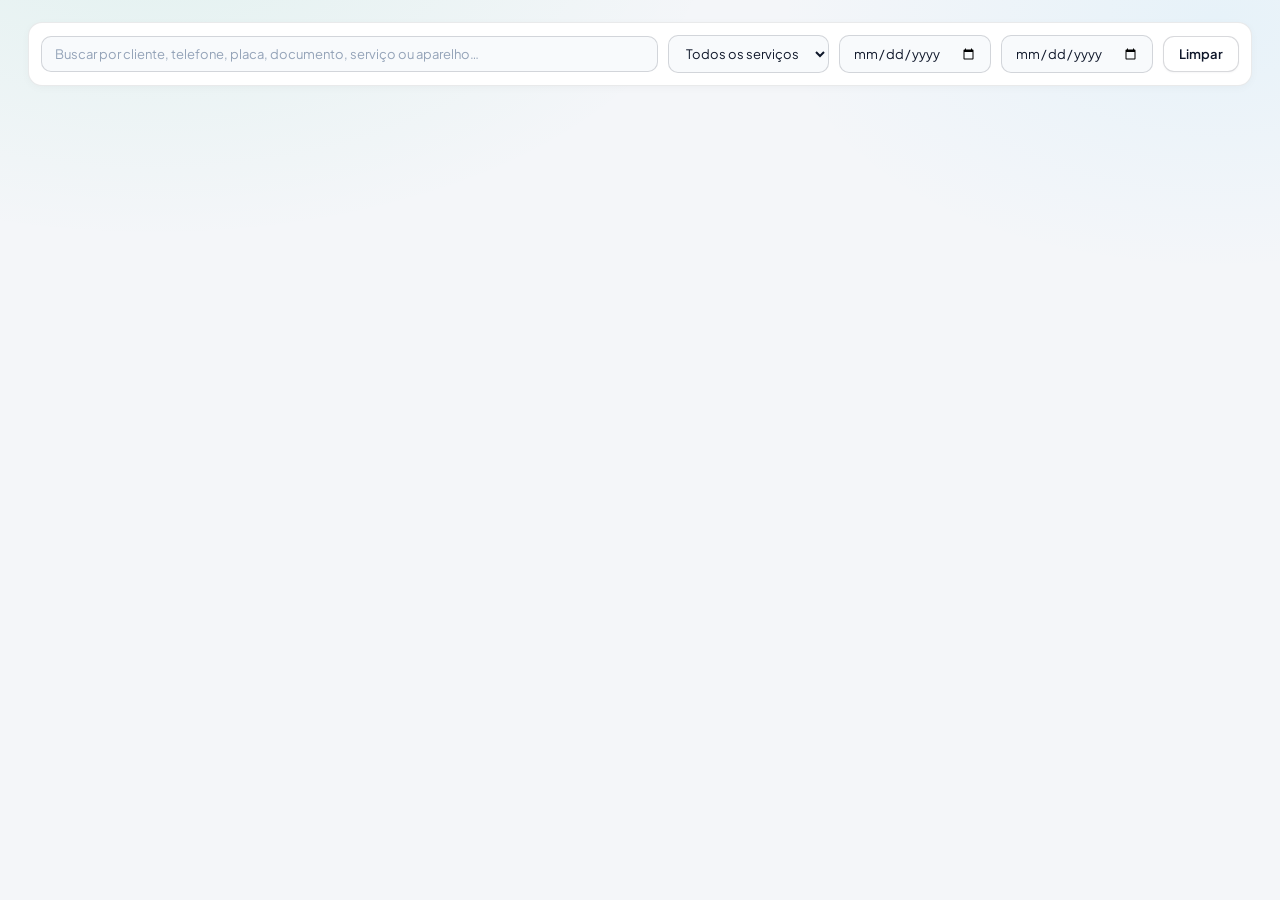
==== commit cbc235c5: "v29" ====
--- a/os_painel/index.html
+++ b/os_painel/index.html
@@ -25,19 +25,21 @@
             type="search"
             placeholder="Buscar por cliente, telefone, placa, documento, serviço ou aparelho…"
           />
-          <select id="fStatus">
-            <option value="">Status: Todos</option>
-            <option value="Pendente">Pendente</option>
-            <option value="Finalizado">Finalizado</option>
+          <select id="fServico" aria-label="Tipo de serviço">
+            <option value="">Todos os serviços</option>
           </select>
-          <select id="fFinal">
-            <option value="">Finalização: Todas</option>
-            <option value="0">Em aberto</option>
-            <option value="1">Finalizadas</option>
-          </select>
-          <select id="fAparelho">
-            <option value="">Todos os aparelhos</option>
-          </select>
+          <input
+            id="fDataInicial"
+            type="date"
+            aria-label="Data inicial"
+            title="Data inicial"
+          />
+          <input
+            id="fDataFinal"
+            type="date"
+            aria-label="Data final"
+            title="Data final"
+          />
           <button id="btnLimparFiltros" class="btn" type="button">
             Limpar
           </button>
--- a/os_painel/css/painel.css
+++ b/os_painel/css/painel.css
@@ -1,19 +1,19 @@
 :root {
-  --bg: #090b10;
-  --glass: rgba(255, 255, 255, 0.032);
-  --glass-hover: rgba(255, 255, 255, 0.058);
-  --border: rgba(255, 255, 255, 0.075);
-  --border-strong: rgba(255, 255, 255, 0.14);
-  --text: #f1f5f9;
-  --text-soft: #cbd5e1;
-  --muted: #7c889c;
-  --accent: #10b981;
-  --accent-2: #059669;
-  --accent-glow: rgba(16, 185, 129, 0.22);
-  --amber: #f59e0b;
+  --bg: #f4f6f9;
+  --glass: #ffffff;
+  --glass-hover: #f8fafc;
+  --border: rgba(15, 23, 42, 0.09);
+  --border-strong: rgba(15, 23, 42, 0.16);
+  --text: #0f172a;
+  --text-soft: #334155;
+  --muted: #64748b;
+  --accent: #059669;
+  --accent-2: #047857;
+  --accent-glow: rgba(5, 150, 105, 0.16);
+  --amber: #d97706;
   --amber-bg: rgba(245, 158, 11, 0.12);
-  --sky: #38bdf8;
-  --sky-bg: rgba(56, 189, 248, 0.12);
+  --sky: #0284c7;
+  --sky-bg: rgba(2, 132, 199, 0.1);
   --radius: 16px;
 }
 
@@ -38,12 +38,12 @@
   background:
     radial-gradient(
       950px 520px at 12% -8%,
-      rgba(16, 185, 129, 0.11),
+      rgba(16, 185, 129, 0.08),
       transparent 60%
     ),
     radial-gradient(
       800px 460px at 95% 2%,
-      rgba(56, 189, 248, 0.08),
+      rgba(56, 189, 248, 0.07),
       transparent 55%
     ),
     var(--bg);
@@ -66,7 +66,7 @@
 
 @media (max-width: 600px) {
   .page-wrap {
-    padding: 16px 14px 36px;
+    padding: 14px 12px 32px;
   }
 }
 
@@ -79,8 +79,9 @@
   margin-bottom: 22px;
   padding: 14px 20px;
   border-radius: 18px;
-  background: rgba(13, 17, 24, 0.82);
-  border: 1px solid var(--border);
+  background: rgba(255, 255, 255, 0.92);
+  border: 1px solid var(--border);
+  box-shadow: 0 2px 10px rgba(15, 23, 42, 0.04);
   backdrop-filter: blur(14px);
 }
 
@@ -101,13 +102,13 @@
   width: 38px;
   height: 38px;
   border-radius: 12px;
-  background: linear-gradient(135deg, var(--accent), #0ea5e9);
+  background: linear-gradient(135deg, #10b981, #0ea5e9);
   display: grid;
   place-items: center;
-  color: #04130d;
+  color: #ffffff;
   font-weight: 800;
   font-size: 15px;
-  box-shadow: 0 8px 22px var(--accent-glow);
+  box-shadow: 0 6px 16px var(--accent-glow);
   flex-shrink: 0;
 }
 
@@ -116,6 +117,7 @@
   font-size: 14.5px;
   letter-spacing: -0.3px;
   line-height: 1.15;
+  color: var(--text);
 }
 
 .brand-sub {
@@ -141,7 +143,7 @@
   flex-wrap: wrap;
   padding: 6px 10px;
   border-radius: 12px;
-  background: var(--glass);
+  background: #f8fafc;
   border: 1px solid var(--border);
 }
 
@@ -179,7 +181,7 @@
   border-radius: 999px;
   font-size: 12px;
   font-weight: 600;
-  background: var(--glass);
+  background: #f8fafc;
   border: 1px solid var(--border-strong);
   color: var(--text-soft);
 }
@@ -189,12 +191,12 @@
   height: 8px;
   border-radius: 50%;
   background: var(--accent);
-  box-shadow: 0 0 0 3px rgba(16, 185, 129, 0.2);
+  box-shadow: 0 0 0 3px rgba(5, 150, 105, 0.16);
 }
 
 .source-pill.offline .dot {
   background: var(--amber);
-  box-shadow: 0 0 0 3px rgba(245, 158, 11, 0.2);
+  box-shadow: 0 0 0 3px rgba(217, 119, 6, 0.18);
 }
 
 .btn {
@@ -204,13 +206,14 @@
   padding: 9px 15px;
   border-radius: 11px;
   border: 1px solid var(--border-strong);
-  background: var(--glass-hover);
+  background: #ffffff;
   color: var(--text);
   font-family: inherit;
   font-size: 13px;
   font-weight: 600;
   cursor: pointer;
   transition: all 0.16s ease;
+  box-shadow: 0 1px 2px rgba(15, 23, 42, 0.04);
 }
 
 .btn-sm {
@@ -220,8 +223,8 @@
 }
 
 .btn:hover:not(:disabled) {
-  background: rgba(255, 255, 255, 0.1);
-  border-color: rgba(255, 255, 255, 0.22);
+  background: #f1f5f9;
+  border-color: rgba(15, 23, 42, 0.25);
 }
 
 .btn:disabled {
@@ -230,10 +233,14 @@
 }
 
 .btn-primary {
+  background: linear-gradient(135deg, #10b981, var(--accent));
+  border: none;
+  color: #ffffff;
+  box-shadow: 0 4px 14px var(--accent-glow);
+}
+
+.btn-primary:hover:not(:disabled) {
   background: linear-gradient(135deg, var(--accent), var(--accent-2));
-  border: none;
-  color: #03150e;
-  box-shadow: 0 6px 20px var(--accent-glow);
 }
 
 .kpi-grid {
@@ -250,6 +257,7 @@
   padding: 18px 20px;
   position: relative;
   overflow: hidden;
+  box-shadow: 0 2px 8px rgba(15, 23, 42, 0.03);
 }
 
 .kpi-card::before {
@@ -258,9 +266,9 @@
   top: 0;
   left: 0;
   right: 0;
-  height: 2px;
+  height: 3px;
   background: linear-gradient(90deg, var(--accent), transparent);
-  opacity: 0.55;
+  opacity: 0.7;
 }
 
 .kpi-card.amber::before {
@@ -292,7 +300,7 @@
   border-radius: 9px;
   display: grid;
   place-items: center;
-  background: rgba(255, 255, 255, 0.04);
+  background: #f1f5f9;
   border: 1px solid var(--border);
   font-size: 14px;
 }
@@ -320,31 +328,34 @@
   border-radius: 14px;
   background: var(--glass);
   border: 1px solid var(--border);
+  box-shadow: 0 2px 8px rgba(15, 23, 42, 0.03);
 }
 
 .filter-bar input,
 .filter-bar select {
   padding: 9px 13px;
   border-radius: 10px;
-  background: rgba(9, 11, 16, 0.75);
-  border: 1px solid var(--border);
+  background: #f8fafc;
+  border: 1px solid var(--border-strong);
   color: var(--text);
   font-family: inherit;
   font-size: 13px;
   outline: none;
   transition:
     border-color 0.15s,
-    box-shadow 0.15s;
+    box-shadow 0.15s,
+    background 0.15s;
 }
 
 .filter-bar input::placeholder {
-  color: #5b667a;
+  color: #94a3b8;
 }
 
 .filter-bar input:focus,
 .filter-bar select:focus {
+  background: #ffffff;
   border-color: var(--accent);
-  box-shadow: 0 0 0 3px rgba(16, 185, 129, 0.14);
+  box-shadow: 0 0 0 3px rgba(5, 150, 105, 0.12);
 }
 
 #fBusca {
@@ -372,13 +383,15 @@
   display: flex;
   flex-direction: column;
   gap: 10px;
+  box-shadow: 0 2px 8px rgba(15, 23, 42, 0.035);
+  min-width: 0;
 }
 
 .os-card:hover {
   transform: translateY(-2px);
   background: var(--glass-hover);
   border-color: var(--border-strong);
-  box-shadow: 0 16px 36px rgba(0, 0, 0, 0.42);
+  box-shadow: 0 12px 26px rgba(15, 23, 42, 0.08);
 }
 
 .os-card.is-done {
@@ -438,7 +451,7 @@
 }
 
 .status-tag.finalizado {
-  background: rgba(16, 185, 129, 0.14);
+  background: rgba(5, 150, 105, 0.12);
   color: var(--accent);
 }
 
@@ -454,7 +467,7 @@
   gap: 8px;
   padding: 7px 10px;
   border-radius: 10px;
-  background: rgba(255, 255, 255, 0.022);
+  background: #f8fafc;
   border: 1px solid var(--border);
   font-size: 11px;
   color: var(--muted);
@@ -469,9 +482,8 @@
 
 .device-discrete {
   font-size: 10.5px;
-  font-weight: 500;
-  color: var(--muted);
-  opacity: 0.85;
+  font-weight: 600;
+  color: var(--text-soft);
 }
 
 .os-codes {
@@ -487,14 +499,14 @@
   font-size: 10.5px;
   font-weight: 600;
   background: var(--sky-bg);
-  color: #7dd3fc;
-  border: 1px solid rgba(56, 189, 248, 0.24);
+  color: var(--sky);
+  border: 1px solid rgba(2, 132, 199, 0.22);
 }
 
 .code-chip.conserto {
-  background: rgba(168, 85, 247, 0.13);
-  color: #d8b4fe;
-  border-color: rgba(168, 85, 247, 0.24);
+  background: rgba(124, 58, 237, 0.1);
+  color: #7c3aed;
+  border-color: rgba(124, 58, 237, 0.22);
 }
 
 .card-details-strip {
@@ -508,20 +520,21 @@
 .detail-pill {
   padding: 3px 8px;
   border-radius: 7px;
-  background: rgba(255, 255, 255, 0.03);
+  background: #f1f5f9;
   border: 1px solid var(--border);
 }
 
 .card-service {
-  font-size: 11.5px;
-  color: var(--muted);
-  line-height: 1.38;
+  font-size: 12px;
+  color: var(--text-soft);
+  line-height: 1.4;
   display: -webkit-box;
   -webkit-line-clamp: 2;
   line-clamp: 2;
   -webkit-box-orient: vertical;
   overflow: hidden;
   min-height: 24px;
+  word-break: break-word;
 }
 
 .card-footer {
@@ -553,7 +566,7 @@
   font-size: 11.5px;
   font-weight: 600;
   color: var(--text-soft);
-  background: rgba(255, 255, 255, 0.06);
+  background: #f1f5f9;
   border: 1px solid var(--border);
   padding: 6px 9px;
   border-radius: 8px;
@@ -597,8 +610,8 @@
   position: fixed;
   inset: 0;
   z-index: 60;
-  background: rgba(4, 6, 10, 0.78);
-  backdrop-filter: blur(8px);
+  background: rgba(15, 23, 42, 0.45);
+  backdrop-filter: blur(6px);
   display: none;
   align-items: center;
   justify-content: center;
@@ -610,15 +623,17 @@
 }
 
 .modal-box {
-  background: linear-gradient(180deg, #131822 0%, #0d1118 100%);
+  background: #ffffff;
   border: 1px solid var(--border-strong);
   border-radius: 20px;
   max-width: 820px;
   width: 100%;
   max-height: 90vh;
   overflow-y: auto;
+  overflow-x: hidden;
   padding: 26px 28px;
-  box-shadow: 0 32px 80px rgba(0, 0, 0, 0.65);
+  box-shadow: 0 24px 60px rgba(15, 23, 42, 0.18);
+  color: var(--text);
 }
 
 .modal-top {
@@ -634,6 +649,7 @@
   margin: 0;
   font-size: 20px;
   font-weight: 700;
+  color: var(--text);
 }
 
 .modal-top small {
@@ -649,7 +665,7 @@
   height: 34px;
   border-radius: 10px;
   border: 1px solid var(--border);
-  background: var(--glass);
+  background: #f8fafc;
   color: var(--muted);
   font-size: 18px;
   cursor: pointer;
@@ -658,7 +674,7 @@
 }
 
 .btn-close:hover {
-  background: var(--glass-hover);
+  background: #f1f5f9;
   color: var(--text);
 }
 
@@ -669,7 +685,7 @@
   margin-top: 18px;
   padding: 16px;
   border-radius: 14px;
-  background: rgba(255, 255, 255, 0.025);
+  background: #f8fafc;
   border: 1px solid var(--border);
 }
 
@@ -677,6 +693,7 @@
   display: flex;
   flex-direction: column;
   gap: 3px;
+  min-width: 0;
 }
 
 .prop-item.full {
@@ -695,6 +712,7 @@
   font-size: 13px;
   color: var(--text);
   word-break: break-word;
+  overflow-wrap: anywhere;
 }
 
 .section-heading {
@@ -710,6 +728,7 @@
   border: 1px solid var(--border);
   border-radius: 12px;
   overflow-x: auto;
+  background: #ffffff;
 }
 
 .items-table {
@@ -718,8 +737,14 @@
   font-size: 12.5px;
 }
 
+@media (min-width: 641px) {
+  .items-table.itens-os-tabela {
+    table-layout: fixed;
+  }
+}
+
 .items-table th {
-  background: rgba(255, 255, 255, 0.03);
+  background: #f8fafc;
   padding: 10px 12px;
   text-align: left;
   font-size: 10.5px;
@@ -732,6 +757,8 @@
   padding: 10px 12px;
   border-top: 1px solid var(--border);
   color: var(--text-soft);
+  word-break: break-word;
+  overflow-wrap: anywhere;
 }
 
 .modal-gallery {
@@ -778,7 +805,7 @@
   font-size: 12.5px;
   color: var(--amber);
   background: var(--amber-bg);
-  border: 1px solid rgba(245, 158, 11, 0.25);
+  border: 1px solid rgba(217, 119, 6, 0.25);
   padding: 8px 12px;
   border-radius: 10px;
 }
@@ -787,8 +814,8 @@
   position: fixed;
   inset: 0;
   z-index: 80;
-  background: rgba(3, 5, 9, 0.9);
-  backdrop-filter: blur(10px);
+  background: rgba(15, 23, 42, 0.8);
+  backdrop-filter: blur(8px);
   display: none;
   align-items: center;
   justify-content: center;
@@ -802,11 +829,11 @@
 .lightbox-box {
   max-width: 960px;
   width: 100%;
-  background: #0d1118;
+  background: #ffffff;
   border: 1px solid var(--border-strong);
   border-radius: 18px;
   padding: 18px 20px 22px;
-  box-shadow: 0 32px 80px rgba(0, 0, 0, 0.75);
+  box-shadow: 0 24px 60px rgba(15, 23, 42, 0.35);
 }
 
 .lightbox-top {
@@ -840,6 +867,7 @@
   font-size: 20px;
   padding: 10px 14px;
 }
+
 .galeria-offline-backdrop {
   z-index: 70;
 }
@@ -860,7 +888,7 @@
   padding: 0;
   border: 1px solid var(--border-strong);
   border-radius: 12px;
-  background: var(--glass);
+  background: #ffffff;
   overflow: hidden;
   cursor: pointer;
   display: flex;
@@ -868,12 +896,14 @@
   text-align: left;
   transition:
     transform 0.16s ease,
-    border-color 0.16s ease;
+    border-color 0.16s ease,
+    box-shadow 0.16s ease;
 }
 
 .galeria-offline-item:hover {
   transform: translateY(-2px);
   border-color: var(--accent);
+  box-shadow: 0 8px 20px rgba(15, 23, 42, 0.08);
 }
 
 .galeria-offline-item img {
@@ -887,8 +917,183 @@
   padding: 6px 8px;
   font-size: 10.5px;
   color: var(--text-soft);
-  background: rgba(9, 11, 16, 0.85);
+  background: #f8fafc;
+  border-top: 1px solid var(--border);
   white-space: nowrap;
   overflow: hidden;
   text-overflow: ellipsis;
 }
+
+/* Ajustes responsivos para telas pequenas (mobile) */
+@media (max-width: 640px) {
+  .header {
+    padding: 12px 14px;
+    gap: 10px;
+    margin-bottom: 14px;
+  }
+
+  .header-right {
+    width: 100%;
+    margin-left: 0;
+    gap: 8px;
+  }
+
+  .kpi-grid {
+    grid-template-columns: repeat(2, minmax(0, 1fr));
+    gap: 10px;
+    margin-bottom: 14px;
+  }
+
+  .kpi-card {
+    padding: 12px 14px;
+    border-radius: 12px;
+  }
+
+  .kpi-top {
+    margin-bottom: 6px;
+  }
+
+  .kpi-value {
+    font-size: 21px;
+  }
+
+  .kpi-sub {
+    font-size: 11px;
+  }
+
+  .filter-bar {
+    padding: 10px;
+    gap: 8px;
+    margin-bottom: 14px;
+  }
+
+  #fBusca {
+    min-width: 100%;
+  }
+
+  .filter-bar select {
+    flex: 1 1 calc(50% - 4px);
+    min-width: 0;
+  }
+
+  .cards-grid {
+    grid-template-columns: minmax(0, 1fr);
+    gap: 12px;
+  }
+
+  .os-card {
+    padding: 13px 14px;
+    gap: 8px;
+    border-radius: 13px;
+  }
+
+  .card-thumbs {
+    min-height: 52px;
+    gap: 5px;
+  }
+
+  .card-thumbs img {
+    width: 52px;
+    height: 52px;
+    border-radius: 8px;
+  }
+
+  .card-price {
+    font-size: 15px;
+  }
+
+  .modal-backdrop {
+    padding: 10px;
+  }
+
+  .modal-box {
+    padding: 16px 14px;
+    border-radius: 16px;
+    max-height: 92vh;
+  }
+
+  .modal-top h2 {
+    font-size: 17px;
+  }
+
+  .props-grid {
+    grid-template-columns: minmax(0, 1fr);
+    padding: 12px;
+    gap: 10px;
+  }
+
+  .items-table-wrap {
+    overflow-x: hidden;
+  }
+
+  .items-table.itens-os-tabela thead {
+    display: none;
+  }
+
+  .items-table.itens-os-tabela tbody {
+    display: flex;
+    flex-direction: column;
+    gap: 10px;
+    padding: 10px;
+  }
+
+  .items-table.itens-os-tabela tr.item-os-row {
+    display: flex;
+    flex-wrap: wrap;
+    align-items: center;
+    gap: 8px;
+    padding: 10px;
+    border: 1px solid var(--border);
+    border-radius: 10px;
+    background: #f8fafc;
+  }
+
+  .items-table.itens-os-tabela td {
+    border-top: none;
+    padding: 0;
+    min-width: 0;
+  }
+
+  .items-table.itens-os-tabela td[data-label]::before {
+    content: attr(data-label);
+    display: block;
+    font-size: 10px;
+    font-weight: 700;
+    text-transform: uppercase;
+    letter-spacing: 0.04em;
+    color: var(--muted);
+    margin-bottom: 3px;
+  }
+
+  .items-table.itens-os-tabela td.col-servico {
+    flex: 1 1 100%;
+    width: 100%;
+  }
+
+  .items-table.itens-os-tabela td.col-qtd {
+    flex: 0 0 64px;
+    width: 64px;
+  }
+
+  .items-table.itens-os-tabela td.col-unit {
+    flex: 1 1 88px;
+    min-width: 84px;
+  }
+
+  .items-table.itens-os-tabela td.col-valor {
+    flex: 0 0 auto;
+    text-align: right;
+    padding-top: 14px;
+    font-size: 12px;
+  }
+
+  .items-table.itens-os-tabela td.col-acao {
+    flex: 0 0 auto;
+    padding-top: 12px;
+  }
+
+  .foto-thumb-btn img {
+    width: 84px;
+    height: 84px;
+  }
+}
